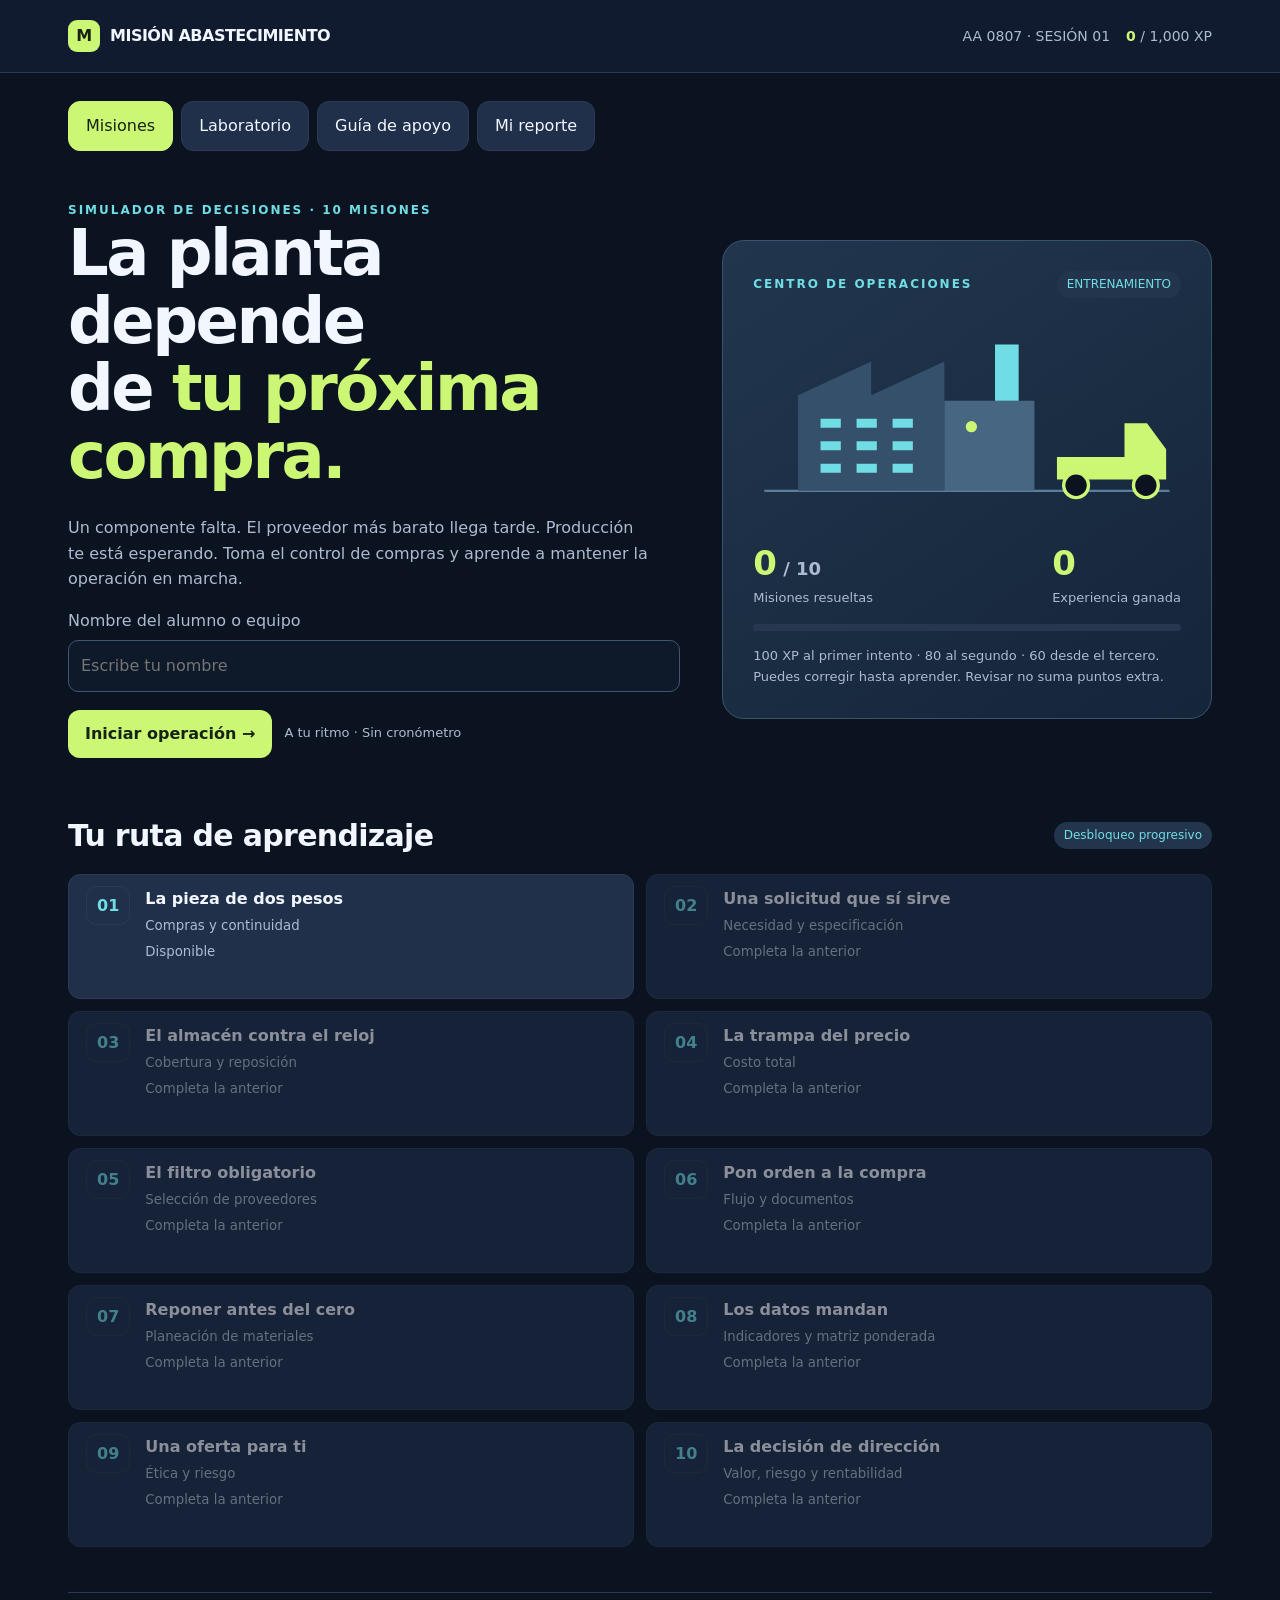
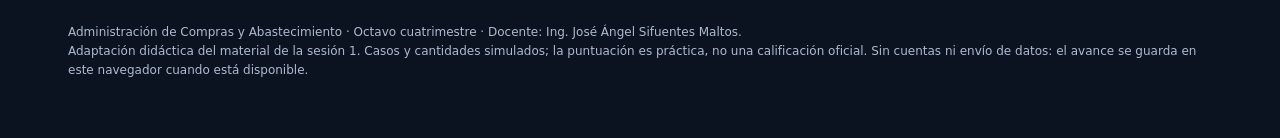
==== index.html @ dd45f0f5 "Add files via upload" ====
<!doctype html>
<html lang="es"><head><meta charset="utf-8"><meta name="viewport" content="width=device-width,initial-scale=1"><meta name="theme-color" content="#101b30"><title>Misión Abastecimiento | Compras y abastecimiento</title>
<style>
:root{--bg:#0b1220;--panel:#131f33;--line:#2b3b54;--muted:#adbbd0;--ink:#f2f6ff;--lime:#ccf775;--cyan:#70dce4;--red:#ffa9a6}*{box-sizing:border-box}body{margin:0;background:var(--bg);color:var(--ink);font:16px/1.6 system-ui,-apple-system,Segoe UI,sans-serif}button,input,textarea,select{font:inherit}button{cursor:pointer}button,a,input,textarea,select{outline-offset:5px}button:focus-visible,a:focus-visible{outline:3px solid var(--cyan)}button{border:1px solid var(--line);border-radius:12px;padding:11px 17px;background:#20304a;color:var(--ink);transition:background .15s,transform .15s}button:hover:not(:disabled){background:#304660;transform:translateY(-1px)}button:disabled{cursor:default;opacity:.55}.primary{background:var(--lime);color:#162214;border:0;font-weight:800}.primary:hover:not(:disabled){background:#e2ffa7}.small{font-size:13px;padding:7px 12px}.ghost{background:transparent}.tag{color:var(--cyan);font-size:12px;text-transform:uppercase;letter-spacing:2px;font-weight:800}header{border-bottom:1px solid var(--line);background:#101b30}header .wrap{display:flex;align-items:center;justify-content:space-between;gap:20px;padding-top:20px;padding-bottom:20px}.brand{font-weight:850;letter-spacing:-.5px}.brand span{display:inline-grid;place-items:center;background:var(--lime);color:#162214;width:32px;height:32px;border-radius:9px;margin-right:10px}.wrap{max-width:1200px;margin:auto;padding:28px}.status{display:flex;gap:16px;font-size:14px;color:var(--muted)}.status b{color:var(--lime)}nav{display:flex;gap:8px;margin-bottom:30px;flex-wrap:wrap}nav button.active{background:var(--lime);color:#172216;border-color:var(--lime)}h1,h2,h3,p{margin-top:0}h1{font-size:clamp(36px,5vw,68px);line-height:1.06;letter-spacing:-2.5px;margin-bottom:24px}h2{font-size:30px;line-height:1.2;letter-spacing:-.7px}h3{font-size:19px;margin-bottom:10px}p{color:var(--muted)}.hero{display:grid;grid-template-columns:1.25fr 1fr;gap:42px;align-items:center;padding:20px 0 40px}.hero em{font-style:normal;color:var(--lime)}.hero p{max-width:580px}.row{display:flex;align-items:center;gap:12px;flex-wrap:wrap}.card{background:var(--panel);border:1px solid var(--line);border-radius:20px;padding:25px}.grid{display:grid;grid-template-columns:repeat(3,1fr);gap:15px}.map{display:grid;grid-template-columns:repeat(2,1fr);gap:12px}.mission{width:100%;text-align:left;min-height:125px;display:flex;gap:15px;align-items:flex-start}.mission strong{display:block;font-size:16px}.mission small{display:block;color:var(--muted);margin-top:4px}.num{border:1px solid var(--line);border-radius:10px;padding:6px 10px;color:var(--cyan);font-weight:800}.mission.done .num{background:var(--lime);color:#18211b}.mission.lock{opacity:.55}.stat{font-size:34px;font-weight:850;color:var(--lime);line-height:1.2}.muted{color:var(--muted)}.section-head{display:flex;justify-content:space-between;align-items:center;gap:16px;margin:20px 0}.section-head h2{margin:0}.progress{height:7px;background:#273750;border-radius:20px;overflow:hidden;margin:15px 0}.progress i{display:block;height:100%;background:var(--lime);transition:width .4s}.two{display:grid;grid-template-columns:1.7fr 1fr;gap:22px}.brief{border-left:3px solid var(--cyan);padding:16px 20px;background:#18283d;border-radius:0 12px 12px 0;margin-bottom:24px}.brief p:last-child{margin:0}.options{display:grid;gap:10px}.option{text-align:left;padding:17px;display:flex;gap:15px;align-items:center}.option .letter{color:var(--cyan);font-weight:800}.feedback{border-radius:12px;padding:20px;margin-top:24px;background:#263021;border:1px solid #789248}.feedback.bad{background:#38282c;border-color:#b77c7c}.feedback h3{color:var(--lime)}.feedback.bad h3{color:var(--red)}.feedback p{color:var(--ink);margin-bottom:12px}label{display:block;margin:12px 0 7px;color:var(--muted)}input,textarea,select{background:#0e192a;border:1px solid #425570;border-radius:10px;color:var(--ink);padding:12px;width:100%}textarea{min-height:110px;resize:vertical}input[type=range]{padding:0;accent-color:var(--lime)}.fields{display:grid;grid-template-columns:1fr 1fr;gap:14px}.table-scroll{overflow:auto}table{border-collapse:collapse;width:100%;font-size:14px;margin:15px 0 20px}td,th{padding:11px 12px;text-align:left;border-bottom:1px solid var(--line)}th{color:var(--cyan)}.order-item{display:flex;gap:8px;align-items:center;margin:8px 0;padding:8px 12px;border:1px solid var(--line);border-radius:10px}.order-item span{flex:1}.formula{font-family:ui-monospace,monospace;color:var(--lime);background:#0c1727;padding:14px;border-radius:10px;margin:12px 0}.bars{display:grid;gap:14px;margin:18px 0}.bar{height:14px;border-radius:8px;background:#2b3b54;overflow:hidden}.bar i{display:block;height:100%;background:var(--cyan);transition:width .25s}.badge{display:inline-block;padding:4px 10px;background:#23354d;border-radius:30px;font-size:12px;color:var(--cyan)}details{background:var(--panel);border:1px solid var(--line);border-radius:12px;padding:17px;margin:12px 0}summary{cursor:pointer;font-weight:700}details p{margin:14px 0 0}a{color:var(--cyan)}footer{color:var(--muted);font-size:12px;padding:30px 0;border-top:1px solid var(--line);margin-top:45px}.factory{background:linear-gradient(145deg,#21364d,#15253a);padding:30px;border-radius:22px;border:1px solid #3a536d}.factory svg{width:100%;height:auto;display:block;margin:24px 0}.pulse{animation:pulse 2s infinite}@keyframes pulse{50%{opacity:.45}}.note{font-size:13px}.hidden{display:none!important}#storageNote{color:var(--red);font-size:13px}#main:focus{outline:0}.result-score{font-size:74px;color:var(--lime);font-weight:850;line-height:1.1}.chips{display:flex;gap:8px;flex-wrap:wrap;margin:16px 0}.report-item{border-bottom:1px solid var(--line);padding:12px 0}.report-item span{float:right;color:var(--lime)}@media(max-width:800px){.hero,.two{grid-template-columns:1fr}.hero{gap:20px}.grid{grid-template-columns:1fr}.wrap{padding:20px}.status{font-size:12px;gap:8px}h1{letter-spacing:-1.5px}.factory{padding:20px}}@media(max-width:480px){.map,.fields{grid-template-columns:1fr}.status .optional{display:none}.card{padding:18px}nav button{flex:1;font-size:13px;padding:10px}.mission{min-height:100px}}@media(prefers-reduced-motion:reduce){*{animation:none!important;transition:none!important}}@media print{body{background:white;color:black}header,nav,footer,button,#storageNote{display:none}.card{background:white;border-color:#aaa}p,.muted,.tag{color:#333}.result-score,.stat,.report-item span{color:black}.two{display:block}}
</style></head><body>
<header><div class="wrap"><div class="brand"><span>M</span>MISIÓN ABASTECIMIENTO</div><div class="status"><span class="optional">AA 0807 · SESIÓN 01</span><span id="hud">0 / 1,000 XP</span></div></div></header>
<div class="wrap"><nav aria-label="Secciones"><button data-nav="home">Misiones</button><button data-nav="lab">Laboratorio</button><button data-nav="guide">Guía de apoyo</button><button data-nav="results">Mi reporte</button></nav><div id="storageNote" role="status"></div><main id="main" tabindex="-1"></main><footer>Administración de Compras y Abastecimiento · Octavo cuatrimestre · Docente: Ing. José Ángel Sifuentes Maltos.<br>Adaptación didáctica del material de la sesión 1. Casos y cantidades simulados; la puntuación es práctica, no una calificación oficial. Sin cuentas ni envío de datos: el avance se guarda en este navegador cuando está disponible.</footer></div>
<script>
'use strict';
const $=s=>document.querySelector(s), KEY='mision-abastecimiento-v1';
const fresh=()=>({name:'',done:{},attempts:{},reflection:'',date:null});let state=fresh(),page='home',current=0,order=[];
try{const v=JSON.parse(localStorage.getItem(KEY));if(v&&typeof v.name==='string'&&v.done&&v.attempts)state={...fresh(),...v}}catch(e){}
const esc=s=>String(s).replace(/[&<>"']/g,c=>({'&':'&amp;','<':'&lt;','>':'&gt;','"':'&quot;',"'":'&#39;'}[c]));
function save(){try{localStorage.setItem(KEY,JSON.stringify(state))}catch(e){$('#storageNote').textContent='Este navegador no permite guardar el avance. Mantén la pestaña abierta y descarga tu reporte al finalizar.'}}
const total=()=>Object.values(state.done).reduce((a,b)=>a+b.score,0),count=()=>Object.keys(state.done).length;
const tbl=(heads,rows)=>'<div class="table-scroll"><table><thead><tr>'+heads.map(x=>'<th scope="col">'+x+'</th>').join('')+'</tr></thead><tbody>'+rows.map(r=>'<tr>'+r.map(c=>'<td>'+c+'</td>').join('')+'</tr>').join('')+'</tbody></table></div>';
const missions=[
{title:'La pieza de dos pesos',topic:'Compras y continuidad',type:'choice',intro:'Una planta tiene máquinas listas, personal y pedidos pendientes. Falta un conector de $2 y no hay sustituto aprobado. El ensamble se detiene.',q:'¿Qué explica mejor la importancia de esa compra?',opts:['Su bajo precio hace que sea una compra poco importante.','Su ausencia afecta la continuidad, aunque cueste poco.','Comprar siempre grandes cantidades elimina cualquier riesgo.'],answer:1,explain:'La importancia depende del impacto de un faltante, no solo del precio. Compras adquiere; abastecimiento coordina disponibilidad, reposición y continuidad.',lesson:'Comprar bien combina calidad, cantidad, costo, tiempo y riesgo. Una orden emitida no asegura que el material esté disponible.'},
{title:'Una solicitud que sí sirve',topic:'Necesidad y especificación',type:'choice',intro:'Producción pide “compra cable”. Debes convertir esa frase en una necesidad verificable antes de cotizar.',q:'¿Cuál es el mejor siguiente paso?',opts:['Pedir el cable más económico disponible.','Comprar el mismo de la última vez sin confirmar el uso.','Validar aplicación, calibre, conductor, aislamiento, longitud, cantidad, fecha y criterio de aceptación.'],answer:2,explain:'La especificación debe permitir cotizar y verificar el mismo alcance. Producción define necesidad y fecha; Ingeniería y Calidad precisan requisitos; Almacén confirma disponibilidad y Finanzas revisa recursos.',lesson:'Los cinco correctos: calidad, cantidad, precio y condiciones, momento y lugar. Pedir la mayor especificación no siempre aporta valor.'},
{title:'El almacén contra el reloj',topic:'Cobertura y reposición',type:'numeric',intro:'Una panadería consume 50 kg de harina por día, tiene 200 kg disponibles y su pedido tarda 5 días. Consumo constante, sin otras entregas.',q:'Calcula antes de decidir.',fields:[['Cobertura disponible (días)',4],['Faltante hasta la entrega (kg)',50]],explain:'Cobertura = 200 ÷ 50 = 4 días. Entrega en 5 días: falta 1 día × 50 kg = 50 kg. Se necesita adelantar una entrega, conseguir una alternativa o ajustar la operación.',lesson:'Comprar es adquirir harina. Abastecer también exige saber cuándo se agotará y cómo cubrir el tiempo de reposición.'},
{title:'La trampa del precio',topic:'Costo total',type:'numeric',intro:'Compara 500 unidades. Todos los conceptos de la tabla están expresados por unidad comprada, sin duplicidades y bajo condiciones comparables.',table:()=>tbl(['Concepto','A','B'],[['Precio','$100','$108'],['Transporte','$10','$4'],['Inspección','$5','$0'],['Defectos esperados','$8','$1'],['Almacenamiento','$4','$2']]),q:'¿Cuánto cuesta realmente cada alternativa?',fields:[['Costo total A por unidad ($)',127],['Costo total B por unidad ($)',115],['Ahorro del lote al elegir B ($)',6000]],explain:'A = 100 + 10 + 5 + 8 + 4 = $127. B = 108 + 4 + 0 + 1 + 2 = $115. Diferencia: $12 × 500 = $6,000. El menor precio no garantiza el menor costo total.',lesson:'Precio: lo que cobra el proveedor. Costo total: recursos consumidos en el alcance analizado. Valor: utilidad de los beneficios frente a costos y riesgos.'},
{title:'El filtro obligatorio',topic:'Selección de proveedores',type:'choice',intro:'Necesitas 500 componentes en un máximo obligatorio de 7 días. Todavía no hay muestras aprobadas ni evidencia técnica suficiente.',table:()=>tbl(['Proveedor','Precio unitario','Entrega','Calidad declarada'],[['A','$120','3 días','Alta'],['B','$100','15 días','Media'],['C','$108','5 días','Alta']]),q:'¿Qué decisión es defendible con estos datos?',opts:['Elegir B: ahorra más dinero.','Elegir A automáticamente porque cuesta más.','Excluir B por plazo; validar técnicamente A y C y después comparar su valor.'],answer:2,explain:'B incumple el plazo obligatorio. A y C lo cumplen, pero “calidad alta” es una etiqueta, no una prueba. Todavía falta verificar requisitos y justificar si las ventajas de A valen $6,000 adicionales.',lesson:'Primero se verifican requisitos obligatorios. Una puntuación alta en precio no compensa incumplir un requisito indispensable.'},
{title:'Pon orden a la compra',topic:'Flujo y documentos',type:'order',intro:'Reconstruye este ciclo simplificado. En este caso no hay anticipos: el pago ocurre después de la recepción y aceptación. Usa las flechas para mover cada tarjeta.',steps:['Definir necesidad y especificaciones','Autorizar la requisición interna','Investigar y solicitar cotizaciones','Evaluar, negociar y seleccionar','Formalizar la orden o contrato','Dar seguimiento, recibir e inspeccionar','Pagar según acuerdo y evaluar desempeño'],q:'Ordena de principio a fin.',explain:'La requisición es interna; la orden comunica al proveedor las condiciones de compra. Cotización es oferta; factura documenta la operación. Recibir no equivale a aceptar técnicamente. En otros contratos puede haber anticipos.',lesson:'El ciclo completo también incluye retroalimentación y desarrollo de proveedores: medir, investigar causas, acordar acciones y verificar mejoras.'},
{title:'Reponer antes del cero',topic:'Planeación de materiales',type:'numeric',intro:'Caso A: consumo de 100 piezas/día, reposición de 4 días e inventario de seguridad de 150 piezas. Caso B independiente: fabricar 2,000 productos, con 3 componentes cada uno; hay 1,000 disponibles y 500 confirmados que llegarán a tiempo.',q:'Calcula el umbral y la compra necesaria.',fields:[['A · Punto de reorden (piezas)',550],['B · Necesidad neta (componentes)',4500]],explain:'A: PR = 100 × 4 + 150 = 550 piezas. B: necesidad bruta = 2,000 × 3 = 6,000; neta = 6,000 − 1,000 − 500 = 4,500. Se supone que no existen reservas, pérdidas ni metas adicionales.',lesson:'El punto de reorden indica cuándo reponer, no cuánto comprar. La posición de inventario considera existencias, pedidos por recibir y compromisos según el sistema.'},
{title:'Los datos mandan',topic:'Indicadores y matriz ponderada',type:'numeric',intro:'De 50 pedidos, 42 llegaron a tiempo Y completos. De 2,000 piezas inspeccionadas, 40 se rechazaron. Para la matriz de A usa las notas didácticas de la tabla; mayor nota siempre significa mejor condición.',table:()=>tbl(['Criterio','Peso','Nota A'],[['Precio','25%','8'],['Calidad','25%','10'],['Entrega','20%','10'],['Capacidad','15%','10'],['Crédito','10%','10'],['Riesgo controlado','5%','9']]),q:'Evalúa el desempeño.',fields:[['OTIF (%)',84],['Tasa de rechazo (%)',2],['Puntuación ponderada A (0 a 10)',9.45]],explain:'OTIF = 42 ÷ 50 × 100 = 84%. Rechazo = 40 ÷ 2,000 × 100 = 2%. A = .25×8 + .25×10 + .20×10 + .15×10 + .10×10 + .05×9 = 9.45. Los pesos suman 100%.',lesson:'Las notas de la matriz son ilustrativas: en la práctica requieren reglas y evidencia. Un pedido puntual pero incompleto no cumple OTIF.'},
{title:'Una oferta para ti',topic:'Ética y riesgo',type:'choice',intro:'Un proveedor te ofrece un teléfono personal a cambio de adjudicarle una orden. Su oferta comercial parece competitiva.',q:'¿Cómo actúas?',opts:['Rechazo el beneficio, documento y comunico la situación por el canal correspondiente; la oferta se evalúa con criterios independientes.','Acepto el teléfono si la empresa obtiene buen precio.','Acepto, pero pido que el regalo no aparezca en la cotización.'],answer:0,explain:'El beneficio condicionado a una adjudicación compromete la decisión. Debe rechazarse y gestionarse conforme a políticas. La conveniencia de la compra se demuestra con evidencia, no con un beneficio personal.',lesson:'No se deben alterar cotizaciones, compartir información confidencial ni dividir pedidos para evadir autorizaciones. Los conflictos de interés se declaran y gestionan.'},
{title:'La decisión de dirección',topic:'Valor, riesgo y rentabilidad',type:'numeric',intro:'Una compra de $50,000 puede hacerse 10% más cara para mejorar confiabilidad. Impacto por interrupción: $80,000. Probabilidad estimada: baja de 15% a 2%. Todos son supuestos didácticos para el mismo periodo.',q:'¿El beneficio esperado justifica el sobreprecio?',fields:[['Sobreprecio ($)',5000],['Reducción de pérdida esperada ($)',10400],['Beneficio esperado neto ($)',5400]],explain:'Sobreprecio = 50,000 × .10 = $5,000. Pérdidas esperadas: .15 × 80,000 = $12,000 y .02 × 80,000 = $1,600. Reducción = $10,400; beneficio esperado neto = 10,400 − 5,000 = $5,400. Bajo estos supuestos se justifica; no garantiza un ahorro efectivo.',lesson:'Las probabilidades deben tener sustento. El valor esperado no es una pérdida segura y no describe por sí solo todos los riesgos.'}
];
function hud(){ $('#hud').innerHTML='<b>'+total().toLocaleString('es-MX')+'</b> / 1,000 XP';document.querySelectorAll('[data-nav]').forEach(b=>b.classList.toggle('active',b.dataset.nav===(page==='mission'?'home':page)))}
function show(p,focus=true){page=p;hud();({home:home,mission:renderMission,lab:lab,guide:guide,results:results})[p]();if(focus){$('#main').focus();window.scrollTo({top:0,behavior:'instant'})}}
function home(){const next=missions.findIndex((m,i)=>!state.done[i]);$('#main').innerHTML=`<section class="hero"><div><div class="tag">Simulador de decisiones · 10 misiones</div><h1>La planta depende<br>de <em>tu próxima compra.</em></h1><p>Un componente falta. El proveedor más barato llega tarde. Producción te está esperando. Toma el control de compras y aprende a mantener la operación en marcha.</p><label for="name">Nombre del alumno o equipo</label><input id="name" maxlength="80" placeholder="Escribe tu nombre" value="${esc(state.name)}"><div class="row" style="margin-top:18px"><button class="primary" id="start">${next<0?'Ver mi resultado':count()?'Continuar misión '+(next+1):'Iniciar operación →'}</button><span class="muted note">A tu ritmo · Sin cronómetro</span></div></div><div class="factory"><div class="row" style="justify-content:space-between"><span class="tag">Centro de operaciones</span><span class="badge">${count()===10?'OPERACIÓN COMPLETA':'ENTRENAMIENTO'}</span></div><svg viewBox="0 0 380 175" role="img" aria-label="Ilustración de una planta y su flujo de suministro"><path d="M10 150H370" stroke="#5b7e9c" stroke-width="2"/><path d="M40 150V65L105 35V65L170 35V150Z" fill="#34506a"/><path d="M170 150V70H250V150" fill="#476681"/><path d="M215 70V20H236V70" fill="#70dce4"/><path d="M60 90H150M60 110H150M60 130H150" stroke="#70dce4" stroke-width="8" stroke-dasharray="18 14"/><path d="M270 120H330V90H350L367 113V140H270Z" fill="#ccf775"/><circle cx="287" cy="145" r="11" fill="#0b1220" stroke="#ccf775" stroke-width="3"/><circle cx="349" cy="145" r="11" fill="#0b1220" stroke="#ccf775" stroke-width="3"/><circle class="pulse" cx="194" cy="93" r="5" fill="#ccf775"/></svg><div class="row" style="justify-content:space-between"><div><div class="stat">${count()}<span class="muted" style="font-size:18px"> / 10</span></div><span class="muted note">Misiones resueltas</span></div><div><div class="stat">${total()}</div><span class="muted note">Experiencia ganada</span></div></div><div class="progress"><i style="width:${count()*10}%"></i></div><p class="note" style="margin:0">100 XP al primer intento · 80 al segundo · 60 desde el tercero. Puedes corregir hasta aprender. Revisar no suma puntos extra.</p></div></section><div class="section-head"><h2>Tu ruta de aprendizaje</h2><span class="badge">Desbloqueo progresivo</span></div><div class="map">${missions.map((m,i)=>`<button class="mission ${state.done[i]?'done':''} ${i>0&&!state.done[i-1]?'lock':''}" data-mission="${i}" ${i>0&&!state.done[i-1]?'disabled':''}><span class="num">${state.done[i]?'✓':String(i+1).padStart(2,'0')}</span><span><strong>${m.title}</strong><small>${m.topic}</small><small>${state.done[i]?state.done[i].score+' XP · Revisar':i===0||state.done[i-1]?'Disponible':'Completa la anterior'}</small></span></button>`).join('')}</div>`;$('#name').oninput=e=>{state.name=e.target.value;save()};$('#start').onclick=()=>next<0?show('results'):openMission(next);document.querySelectorAll('[data-mission]').forEach(b=>b.onclick=()=>openMission(+b.dataset.mission))}
function openMission(i){current=i;order=[3,0,5,2,6,1,4];show('mission')}
function renderMission(){const m=missions[current],done=state.done[current];$('#main').innerHTML=`<div class="section-head"><button class="ghost small" id="back">← Misiones</button><span class="tag">Misión ${current+1} / 10</span></div><div class="progress"><i style="width:${(current+1)*10}%"></i></div><div class="two"><section class="card"><div class="tag">${m.topic}</div><h2 style="margin-top:12px">${m.title}</h2><div class="brief"><p>${m.intro}</p></div>${m.table?m.table():''}<h3>${m.q||''}</h3><div id="task"></div><div id="feedback" aria-live="polite"></div></section><aside><div class="card"><span class="tag">Tu objetivo</span><h3 style="margin-top:12px">Decidir con evidencia</h3><p>No necesitas acertar por adivinanza. Lee el caso, usa los datos y explica por qué tu decisión funciona.</p><div class="stat">${done?done.score:Math.max(60,100-20*(state.attempts[current]||0))} XP</div><p class="note">${done?'Puntuación obtenida':'Disponibles al resolver este reto'}</p><details><summary>Consultar concepto</summary><p>${m.lesson}</p></details><p class="note">Puedes abrir la Guía de apoyo o el Laboratorio en cualquier momento y regresar desde Misiones.</p></div></aside></div>`;$('#back').onclick=()=>show('home');const t=$('#task');if(done){t.innerHTML='<p class="badge">Misión completada</p>';feedback(true,true);return}if(m.type==='choice'){t.innerHTML='<div class="options">'+m.opts.map((o,i)=>`<button class="option" data-answer="${i}"><span class="letter">${'ABC'[i]}</span><span>${o}</span></button>`).join('')+'</div>';document.querySelectorAll('[data-answer]').forEach(b=>b.onclick=()=>grade(+b.dataset.answer===m.answer))}else if(m.type==='numeric'){t.innerHTML='<form id="numform"><div class="fields">'+m.fields.map((f,i)=>`<div><label for="n${i}">${f[0]}</label><input id="n${i}" inputmode="decimal" placeholder="Ej. 9.45" required autocomplete="off"></div>`).join('')+'</div><p class="note muted">Sin separadores de miles. Para decimales puedes usar punto o coma.</p><button class="primary" type="submit">Comprobar cálculos</button></form>';$('#numform').onsubmit=e=>{e.preventDefault();let vals=m.fields.map((f,i)=>$('#n'+i).value.trim().replace(',','.'));if(vals.some(x=>!/^\d+(\.\d+)?$/.test(x))){$('#feedback').innerHTML='<p role="alert">Ingresa solo números positivos o cero, sin símbolos ni separadores de miles.</p>';return}const wrong=m.fields.map((f,i)=>Math.abs(Number(vals[i])-f[1])>.011?f[0]:null).filter(Boolean);grade(!wrong.length,wrong)}}else renderOrder()}
function renderOrder(){const m=missions[current];$('#task').innerHTML='<div id="orderlist">'+order.map((s,i)=>`<div class="order-item"><b class="muted">${i+1}</b><span>${m.steps[s]}</span><button class="small" data-move="${i},-1" aria-label="Subir: ${m.steps[s]}" ${i===0?'disabled':''}>↑</button><button class="small" data-move="${i},1" aria-label="Bajar: ${m.steps[s]}" ${i===order.length-1?'disabled':''}>↓</button></div>`).join('')+'</div><button id="checkorder" class="primary" style="margin-top:15px">Validar secuencia</button>';document.querySelectorAll('[data-move]').forEach(b=>b.onclick=()=>{const [i,d]=b.dataset.move.split(',').map(Number);[order[i],order[i+d]]=[order[i+d],order[i]];renderOrder();const target=document.querySelector(`[data-move="${i+d},${d}"]`);if(target&&!target.disabled)target.focus()});$('#checkorder').onclick=()=>grade(order.every((x,i)=>x===i))}
function grade(ok,wrong=[]){if(state.done[current])return;state.attempts[current]=(state.attempts[current]||0)+1;if(ok){state.done[current]={score:Math.max(60,120-20*state.attempts[current]),attempts:state.attempts[current]};state.date=new Date().toISOString();save();hud();renderMission()}else{save();feedback(false,false,wrong)}}
function feedback(ok,review=false,wrong=[]){const m=missions[current];$('#feedback').innerHTML=`<div class="feedback ${ok?'':'bad'}"><h3>${ok?'Decisión fundamentada. Misión resuelta.':'Todavía no. Revisa y vuelve a intentarlo.'}</h3><p>${ok?m.explain:wrong.length?'Revisa: '+wrong.join(' · ')+'. Consulta la guía o el laboratorio para repasar las fórmulas.':m.type==='order'?'La necesidad y la autorización van antes de cotizar. Formaliza después de evaluar y seleccionar. Revisa la guía del ciclo.':m.lesson}</p>${ok?`<button id="next" class="primary">${current===9?'Ver mi reporte →':'Siguiente misión →'}</button>`:`<span class="note">Intento ${state.attempts[current]}. Puedes corregir; la misión permanece abierta.</span>`}</div>`;if(ok)$('#next').onclick=()=>current===9?show('results'):openMission(current+1)}
function lab(){$('#main').innerHTML=`<div class="tag">Zona de práctica · Sin puntuación</div><h2 style="margin-top:10px">Mueve los datos. Observa la decisión.</h2><p>Explora los supuestos antes de resolver las misiones. Estos simuladores no modifican tus puntos.</p><div class="two"><section class="card"><h3>¿Alcanza el inventario?</h3><p>Consumo constante; una sola reposición al final del plazo. No hay otras entradas.</p><label for="stock">Existencias: <b id="stockv"></b> piezas</label><input id="stock" type="range" min="0" max="1000" step="10" value="200"><label for="demand">Consumo diario: <b id="demandv"></b> piezas</label><input id="demand" type="range" min="10" max="200" step="10" value="50"><label for="lead">Reposición: <b id="leadv"></b> días</label><input id="lead" type="range" min="1" max="10" value="5"><div id="inventory" aria-live="polite"></div><label for="safety">Inventario de seguridad: <b id="safetyv"></b> piezas</label><input id="safety" type="range" min="0" max="300" step="10" value="150"><div id="reorder" class="formula"></div><p class="note">La cobertura usa existencias disponibles. El punto de reorden se aplica a la posición de inventario; no es el tamaño del pedido.</p></section><section class="card"><h3>El costo oculto de los defectos</h3><p>Proveedor A: precio $100, transporte $10, inspección $5, almacén $4. Costo adicional por pieza defectuosa: $200.</p><label for="defect">Probabilidad de defecto: <b id="defectv"></b>%</label><input id="defect" type="range" min="0" max="10" step="0.5" value="4"><div id="cost" aria-live="polite"></div><p class="note">Proveedor B: $115 de costo total por unidad. Se asumen las mismas condiciones y que el costo por defecto no está contado en otros rubros.</p></section></div><section class="card" style="margin-top:22px"><h3>Matriz de proveedores: ¿qué cambia si cambias las prioridades?</h3><p>Notas del material: A [8,10,10,10,10,9], B [10,7,5,7,5,6], C [9,9,9,9,8,8]. Mayor nota = mejor condición, incluido menor riesgo. Ajusta los pesos; deben sumar exactamente 100%.</p><div class="grid">${['Precio','Calidad','Entrega','Capacidad','Crédito','Riesgo controlado'].map((x,i)=>`<div><label for="w${i}">${x} (%)</label><input id="w${i}" type="number" min="0" max="100" step="1" value="${[25,25,20,15,10,5][i]}"></div>`).join('')}</div><div id="matrix" aria-live="polite"></div><p class="note">B sigue excluido por tardar 15 días frente al máximo de 7, sin importar su puntuación. Las notas son didácticas; un resultado real requiere evidencia.</p></section>`;['stock','demand','lead','safety','defect'].forEach(id=>$('#'+id).oninput=updateLab);for(let i=0;i<6;i++)$('#w'+i).oninput=updateMatrix;updateLab();updateMatrix()}
function updateLab(){const n=id=>Number($('#'+id).value);['stock','demand','lead','safety','defect'].forEach(id=>$('#'+id+'v').textContent=n(id));const s=n('stock'),d=n('demand'),l=n('lead'),gap=Math.max(0,d*l-s),coverage=s/d;$('#inventory').innerHTML=`<div class="bars"><div>Cobertura: <b>${coverage.toLocaleString('es-MX',{maximumFractionDigits:2})} días</b><div class="bar"><i style="width:${Math.min(100,coverage/10*100)}%"></i></div></div><div>Plazo: <b>${l} días</b><div class="bar"><i style="width:${l*10}%;background:var(--lime)"></i></div></div></div><div class="brief"><b>${gap?'Faltan '+gap+' piezas para cubrir el plazo.':'El inventario cubre el plazo de entrega.'}</b></div>`;$('#reorder').textContent=`PR = ${d} × ${l} + ${n('safety')} = ${d*l+n('safety')} piezas`;let defect=n('defect')/100*200,cost=119+defect;$('#cost').innerHTML=`<div class="formula">Defectos esperados = ${n('defect')}% × $200 = $${defect.toFixed(2)} / unidad</div><div class="stat">$${cost.toFixed(2)}</div><p>Costo total A por unidad</p><p>En 500 piezas, B cuesta $${((cost-115)*500).toLocaleString('es-MX')} menos que A con estos supuestos.</p>`}
function updateMatrix(){const raw=Array.from({length:6},(_,i)=>$('#w'+i).value),w=raw.map(Number),sum=w.reduce((a,b)=>a+b,0);if(raw.some(x=>!x.trim())||w.some(x=>!Number.isFinite(x)||x<0||x>100)||Math.abs(sum-100)>.00001){$('#matrix').innerHTML='<p style="color:var(--red)">Suma actual: '+esc(sum)+'%. Completa todos los pesos entre 0 y 100 y ajusta la suma a 100% para comparar.</p>';return}const scores=[[8,10,10,10,10,9],[10,7,5,7,5,6],[9,9,9,9,8,8]].map(a=>a.reduce((s,x,i)=>s+x*w[i]/100,0));$('#matrix').innerHTML='<div class="bars">'+scores.map((x,i)=>`<div><b>${'ABC'[i]} · ${x.toFixed(2)} / 10</b> ${i===1?'· No elegible por plazo':''}<div class="bar"><i style="width:${x*10}%;background:${i===1?'#a98181':'var(--cyan)'}"></i></div></div>`).join('')+'</div><p>Entre A y C, '+(Math.abs(scores[0]-scores[2])<.00001?'hay empate.':scores[0]>scores[2]?'A obtiene la mayor puntuación.':'C obtiene la mayor puntuación.')+' La elegibilidad técnica todavía debe validarse.</p>'}
const notes=[
['01 · Qué significa comprar bien','Compras adquiere bienes y servicios para satisfacer necesidades con condiciones definidas. Abastecimiento coordina disponibilidad y continuidad sin faltantes ni exceso injustificado. La importancia de un recurso depende también del impacto de su ausencia.'],
['02 · Purchasing, sourcing y procurement','Purchasing suele centrarse en ejecutar la transacción; sourcing busca y selecciona fuentes; procurement gestiona de forma más amplia necesidades, mercado, negociación, contratos y relaciones. El alcance de estos nombres varía entre empresas; no exige cuatro departamentos distintos.'],
['03 · Qué se compra y quién participa','Material directo: cable que forma parte del arnés. Indirecto: artículos de limpieza. Bien de capital: máquina de corte. Servicio: mantenimiento externo. Producción define cantidades y fechas; Ingeniería y Calidad, requisitos; Almacén, existencias y estado; Finanzas, presupuesto y liquidez. Recursos Humanos obtiene personal: Compras no consigue por sí sola todos los recursos.'],
['04 · Los cinco correctos','Calidad que cumple el uso, cantidad justificada, precio y condiciones convenientes, momento adecuado y lugar requerido. Una solicitud debe identificar la aplicación, características, cantidad, fecha, destino y forma de verificar cumplimiento.'],
['05 · Precio, costo y valor','Precio es lo cobrado; costo total agrega gastos relevantes de adquisición, recepción, uso o mantenimiento dentro de un alcance común. Valor relaciona beneficios con costos y riesgos. Una herramienta de $500 que dura 1 mes cuesta $500/mes; una de $900 que dura 6 meses cuesta $150/mes. La segunda duración solo aporta valor si se necesita.'],
['06 · Costo total y defectos esperados','Costo A = 100 + 10 + 5 + 8 + 4 = $127 por unidad. Costo B = 108 + 4 + 0 + 1 + 2 = $115. Ahorro en 500 = (127 − 115) × 500 = $6,000. Costo esperado por defectos = probabilidad × costo adicional: 4% × $200 = $8 por unidad comprada. No mezcles costos de lote con unitarios ni dupliques gastos.'],
['07 · Rentabilidad y ahorro real','Utilidad = ventas − costos y gastos. Ventas de $10,000,000 y costos de $9,000,000 dejan $1,000,000. Un ahorro real de $100,000 reconocido en el periodo, sin otras consecuencias, aumenta la utilidad a $1,100,000: 10% más. Si causa $140,000 de retrabajo, el resultado neto empeora $40,000. Comprar inventario más barato no siempre afecta de inmediato la utilidad.'],
['08 · Presupuesto, liquidez y crédito','Presupuesto es el plan autorizado; liquidez es dinero disponible para pagar. Pagar $105,000 a 90 días en vez de $100,000 hoy implica 5% adicional por 90 días, no por año. Si financiar la compra de contado cuesta $3,000, su costo sería $103,000; si cuesta $7,000, sería $107,000. Define también desde qué evento corre el plazo del crédito.'],
['09 · Cobertura y necesidades netas','Cobertura = inventario disponible ÷ consumo diario. 200 kg ÷ 50 kg/día = 4 días. Necesidad bruta = unidades a fabricar × componentes por unidad. Necesidad neta = bruta − existencias utilizables − entregas confirmadas a tiempo, ajustando reservas, pérdidas y metas si existen. Ejemplo: 2,000 × 3 − 1,000 − 500 = 4,500.'],
['10 · Calidad y tolerancia','20.00 ± 0.10 mm permite de 19.90 a 20.10 mm para ese requisito. Una especificación equivocada es un problema interno; entregar algo distinto de lo acordado es incumplimiento del proveedor. Una certificación de sistema de gestión no sustituye comprobar los requisitos del producto.'],
['11 · Punto de reorden','PR = consumo diario × tiempo de reposición + inventario de seguridad. PR = 100 × 4 + 150 = 550 piezas. Señala cuándo reponer según la posición de inventario (existencias, órdenes por recibir y compromisos), no cuánto comprar. La reserva debe justificarse por variaciones y riesgo.'],
['12 · Criticidad y lead time','Un repuesto de $8,000 puede evitar un paro cuyo impacto incremental sea 8 horas × $12,000/h = $96,000. Urgencia de $3,000 podría justificarse si realmente reduce ese impacto. Lead time es el tiempo entre eventos definidos: preparación 2 días + transporte 3 + recepción 1 + liberación 1 = 7, si las etapas son consecutivas. No confundas embarque, llegada y disponibilidad.'],
['13 · Riesgo y fuentes de suministro','Riesgos: capacidad insuficiente, calidad inestable, dependencia, interrupción logística y fragilidad financiera. Pérdida esperada = probabilidad × impacto; 10% × $200,000 = $20,000. No es una pérdida segura. Fuente exclusiva: solo hay una opción viable; fuente única elegida: existen otras, pero se decide concentrar. Dos proveedores pueden compartir el mismo riesgo de origen.'],
['14 · Desarrollo de proveedores','Medir desempeño, priorizar un problema, investigar causa, acordar acciones con responsables y fechas, verificar resultados. Pasar de 70% a 95% de puntualidad es mejorar 25 puntos porcentuales. Un proveedor estratégico puede ser pequeño y aun así resultar esencial para la continuidad.'],
['15 · Ética y trazabilidad','Decidir en beneficio de la organización y con evidencia. Declarar y gestionar conflictos de interés mediante evaluación independiente. No aceptar beneficios a cambio de órdenes, alterar ofertas, compartir datos confidenciales, comprar sin necesidad ni dividir pedidos para evitar autorizaciones. Registrar qué se necesitaba, opciones, justificación y autorización.'],
['16 · El ciclo completo','Identificar necesidad → especificar → requisición → investigar mercado → solicitar cotizaciones → evaluar → negociar → seleccionar → formalizar → dar seguimiento → recibir → inspeccionar/aceptar → pagar → evaluar desempeño → retroalimentar. Modelo didáctico adaptable a políticas y contratos; puede haber anticipos.'],
['17 · Documentos que no debes confundir','Requisición: solicitud interna. Cotización: oferta del proveedor. Orden de compra o contrato: formaliza alcance y condiciones. Recepción: registro de lo recibido. Aceptación técnica: verificación de requisitos. Factura: documento de la operación para cobro y registro.'],
['18 · Indicadores de desempeño','Reducción de precio = (anterior − nuevo) ÷ anterior × 100: de $120 a $108 = 10%, con condiciones equivalentes. OTIF = pedidos a tiempo Y completos ÷ total × 100: 42/50 = 84%. Rechazo = piezas rechazadas ÷ inspeccionadas × 100: 40/2,000 = 2%. Lead time promedio de 4, 5 y 6 días = 5 días. Surtimiento inmediato = unidades surtidas inmediatamente ÷ solicitadas × 100: 950/1,000 = 95%. Define periodo, alcance y variación; una muestra no equivale a medir todo el lote.'],
['19 · Matriz ponderada y filtros','Puntuación = suma de (peso decimal × nota). Pesos: 25% precio, 25% calidad, 20% entrega, 15% capacidad, 10% crédito y 5% riesgo. Resultados ilustrativos A = 9.45, B = 7.10, C = 8.85. B sigue excluido por tardar 15 días con máximo de 7. Las notas deben basarse en reglas previas y evidencia. No hay un ganador real solo porque una tabla diga “calidad alta”.'],
['20 · Aplicación en equipo','Elijan una empresa real y cinco bienes o servicios. Para cada uno: necesidad, especificación, cantidad y frecuencia, proveedor potencial, plazo y lugar de entrega, verificación, riesgo y respuesta. Comparen tres proveedores para una compra con cinco criterios. Distingan datos reales de supuestos y expliquen qué evidencia pedirían antes de comprometer el dinero.']
];
function guide(){$('#main').innerHTML='<div class="tag">Manual de operaciones</div><h2 style="margin-top:10px">Entender antes de decidir.</h2><p>Apoyo de la sesión 1: conceptos, fórmulas recuperadas de los ejemplos y actividad de aplicación.</p><label for="search">Buscar concepto</label><input id="search" type="search" placeholder="Ej. OTIF, liquidez, costo, ética…"><div id="notes"></div><div class="card" style="margin-top:25px"><h3>Material de referencia</h3><p>Adaptación de la guía de estudio de la sesión 1 proporcionada por el docente. Estos enlaces de consulta proceden del material original:</p><ul><li><a href="https://www.cips.org/intelligence-hub/procurement/what-is-procurement" target="_blank" rel="noopener noreferrer">CIPS · Procurement</a></li><li><a href="https://www.ascm.org/topics/supply-chain-procurement/" target="_blank" rel="noopener noreferrer">ASCM · Procurement</a></li><li><a href="https://www.cips.org/intelligence-hub/procurement/procurement-supply-cycle" target="_blank" rel="noopener noreferrer">CIPS · Ciclo de procurement</a></li><li><a href="https://www.iso.org/iso/pub100304.pdf" target="_blank" rel="noopener noreferrer">ISO · Guía para compradores</a></li></ul></div>';const norm=s=>s.normalize('NFD').replace(/[\u0300-\u036f]/g,'').toLowerCase();function filter(){let q=norm($('#search').value);const found=notes.filter(x=>norm(x.join(' ')).includes(q));$('#notes').innerHTML=found.length?found.map(x=>'<details '+(q?'open':'')+'><summary>'+x[0]+'</summary><p>'+x[1]+'</p></details>').join(''):'<p style="margin-top:20px">No se encontraron conceptos con esa búsqueda.</p>'}$('#search').oninput=filter;filter()}
function rank(){return count()<10?'En formación':total()>=900?'Estratega de abastecimiento':total()>=750?'Analista de suministro':'Operación completada'}
function results(){$('#main').innerHTML=`<div class="tag">Bitácora del alumno</div><h2 style="margin-top:10px">${count()===10?'Misión cumplida. Ahora, justifica.':'Tu avance, decisión por decisión.'}</h2><div class="two"><section class="card"><span class="badge">${rank()}</span><h3 style="margin-top:18px">${esc(state.name||'Alumno / equipo sin nombre')}</h3><div class="result-score">${total()} <span style="font-size:22px">XP</span></div><p>${count()} de 10 misiones · Máximo 1,000 XP</p><div class="progress"><i style="width:${count()*10}%"></i></div>${missions.map((m,i)=>`<div class="report-item"><span>${state.done[i]?state.done[i].score+' XP':'Pendiente'}</span>${i+1}. ${m.title}<div class="muted note">${state.done[i]?state.done[i].attempts+' intento(s)':'Sin resolver'}</div></div>`).join('')}</section><aside class="card"><h3>Tu decisión final</h3><p>¿Conviene pagar 10% más por un suministro confiable? Justifica con números, menciona tus supuestos y explica qué evidencia pedirías.</p><label for="reflection">Respuesta del alumno o equipo</label><textarea id="reflection" maxlength="5000" placeholder="Mi decisión es… porque… Antes de comprar verificaría…">${esc(state.reflection)}</textarea><p class="note">Reflexión para revisión del docente; no se califica automáticamente. El reporte es una bitácora local, sin validación de identidad ni envío automático.</p><div class="row"><button class="primary" id="download">Descargar reporte</button><button id="print">Imprimir / PDF</button></div><details style="margin-top:25px"><summary>Comenzar de nuevo</summary><p>Se borrarán nombre, puntos, intentos y reflexión de este navegador. Descarga tu reporte si deseas conservarlo.</p><button id="reset" style="margin-top:12px">Borrar avance y reiniciar</button></details></aside></div>`;$('#reflection').oninput=e=>{state.reflection=e.target.value;save()};$('#download').onclick=download;$('#print').onclick=()=>window.print();$('#reset').onclick=()=>{if(confirm('¿Borrar todo el avance guardado e iniciar un nuevo juego?')){state=fresh();save();show('home')}}}
function download(){let text='MISIÓN ABASTECIMIENTO — REPORTE DE PRÁCTICA\nAdministración de Compras y Abastecimiento · Sesión 1\nAlumno/equipo: '+(state.name||'Sin nombre')+'\nGenerado: '+new Date().toLocaleString('es-MX')+'\nEstado: '+rank()+'\nMisiones: '+count()+'/10\nPuntuación: '+total()+'/1,000 XP\n\n'+missions.map((m,i)=>(i+1)+'. '+m.title+': '+(state.done[i]?state.done[i].score+' XP / '+state.done[i].attempts+' intento(s)':'Pendiente')).join('\n')+'\n\nREFLEXIÓN DEL ALUMNO\n'+(state.reflection||'Pendiente')+'\n\nPuntuación de práctica; no es calificación oficial. Reporte local sin validación de identidad.\n';const url=URL.createObjectURL(new Blob(['\ufeff'+text],{type:'text/plain;charset=utf-8'}));const a=document.createElement('a');a.href=url;a.download='Reporte_Mision_Abastecimiento.txt';document.body.append(a);a.click();a.remove();setTimeout(()=>URL.revokeObjectURL(url),2000)}
document.querySelectorAll('[data-nav]').forEach(b=>b.onclick=()=>show(b.dataset.nav));show('home',false);
</script></body></html>
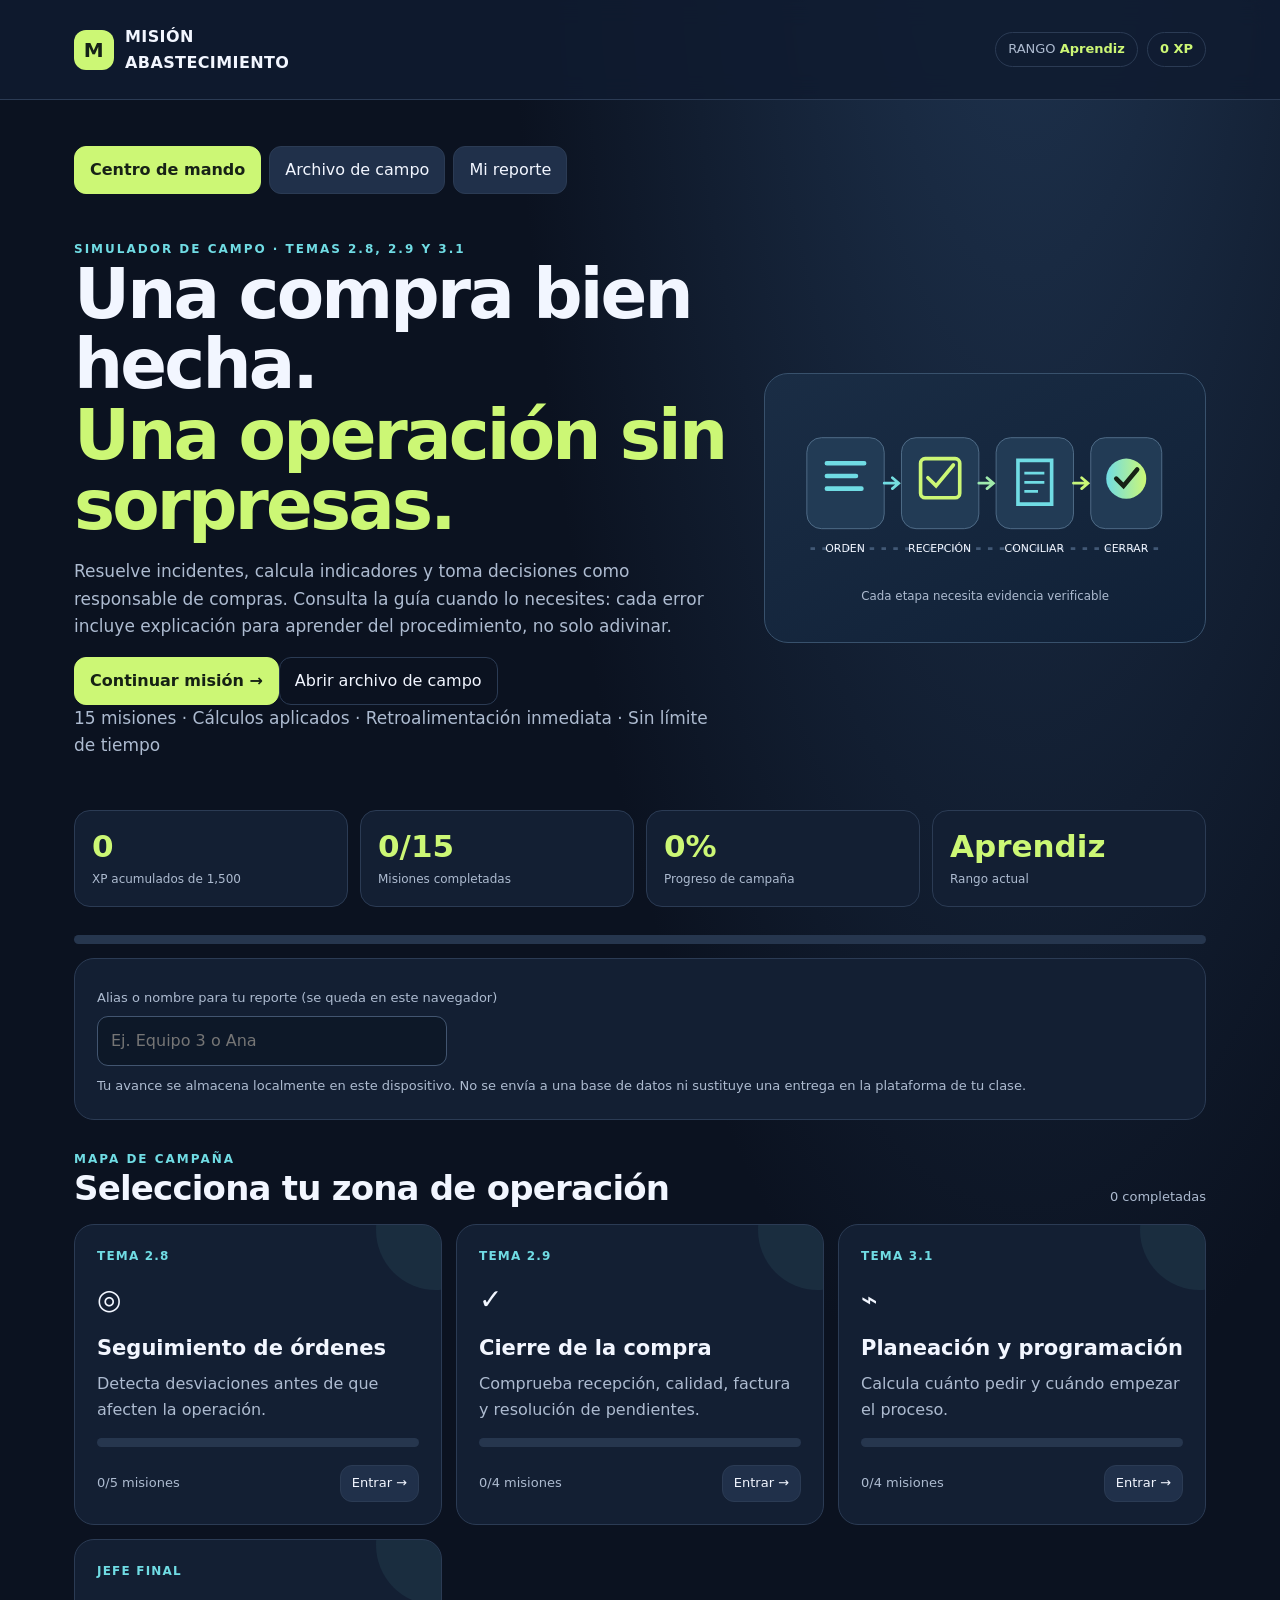
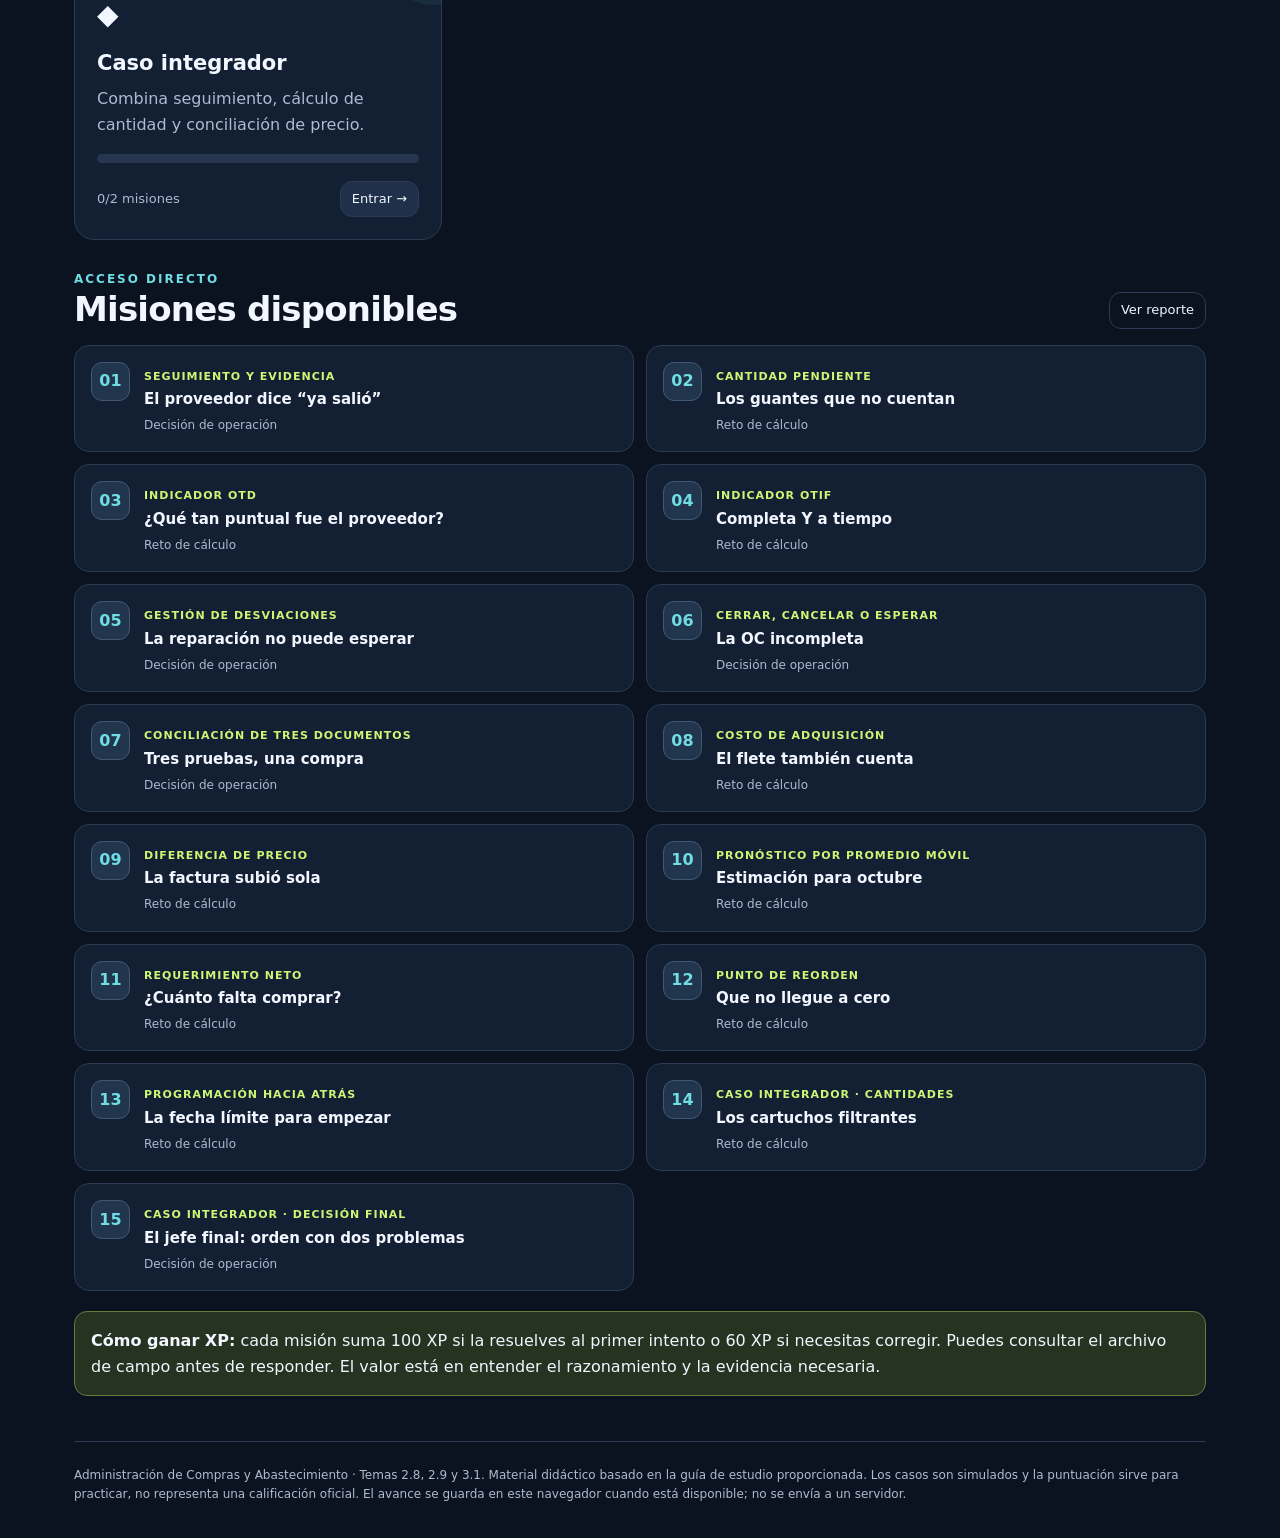
==== commit 7970ca84: "Build interactive learning game for units 2.8, 2.9 and 3.1" ====
--- a/index.html
+++ b/index.html
@@ -1,67 +1,207 @@
 <!doctype html>
-<html lang="es"><head><meta charset="utf-8"><meta name="viewport" content="width=device-width,initial-scale=1"><meta name="theme-color" content="#101b30"><title>Misión Abastecimiento | Compras y abastecimiento</title>
+<html lang="es">
+<head>
+<meta charset="utf-8">
+<meta name="viewport" content="width=device-width, initial-scale=1">
+<meta name="theme-color" content="#0b1220">
+<meta name="description" content="Juego educativo de Administración de Compras y Abastecimiento. Practica seguimiento, cierre y planeación de compras con retroalimentación inmediata.">
+<title>Misión Abastecimiento | Simulador de compras</title>
 <style>
-:root{--bg:#0b1220;--panel:#131f33;--line:#2b3b54;--muted:#adbbd0;--ink:#f2f6ff;--lime:#ccf775;--cyan:#70dce4;--red:#ffa9a6}*{box-sizing:border-box}body{margin:0;background:var(--bg);color:var(--ink);font:16px/1.6 system-ui,-apple-system,Segoe UI,sans-serif}button,input,textarea,select{font:inherit}button{cursor:pointer}button,a,input,textarea,select{outline-offset:5px}button:focus-visible,a:focus-visible{outline:3px solid var(--cyan)}button{border:1px solid var(--line);border-radius:12px;padding:11px 17px;background:#20304a;color:var(--ink);transition:background .15s,transform .15s}button:hover:not(:disabled){background:#304660;transform:translateY(-1px)}button:disabled{cursor:default;opacity:.55}.primary{background:var(--lime);color:#162214;border:0;font-weight:800}.primary:hover:not(:disabled){background:#e2ffa7}.small{font-size:13px;padding:7px 12px}.ghost{background:transparent}.tag{color:var(--cyan);font-size:12px;text-transform:uppercase;letter-spacing:2px;font-weight:800}header{border-bottom:1px solid var(--line);background:#101b30}header .wrap{display:flex;align-items:center;justify-content:space-between;gap:20px;padding-top:20px;padding-bottom:20px}.brand{font-weight:850;letter-spacing:-.5px}.brand span{display:inline-grid;place-items:center;background:var(--lime);color:#162214;width:32px;height:32px;border-radius:9px;margin-right:10px}.wrap{max-width:1200px;margin:auto;padding:28px}.status{display:flex;gap:16px;font-size:14px;color:var(--muted)}.status b{color:var(--lime)}nav{display:flex;gap:8px;margin-bottom:30px;flex-wrap:wrap}nav button.active{background:var(--lime);color:#172216;border-color:var(--lime)}h1,h2,h3,p{margin-top:0}h1{font-size:clamp(36px,5vw,68px);line-height:1.06;letter-spacing:-2.5px;margin-bottom:24px}h2{font-size:30px;line-height:1.2;letter-spacing:-.7px}h3{font-size:19px;margin-bottom:10px}p{color:var(--muted)}.hero{display:grid;grid-template-columns:1.25fr 1fr;gap:42px;align-items:center;padding:20px 0 40px}.hero em{font-style:normal;color:var(--lime)}.hero p{max-width:580px}.row{display:flex;align-items:center;gap:12px;flex-wrap:wrap}.card{background:var(--panel);border:1px solid var(--line);border-radius:20px;padding:25px}.grid{display:grid;grid-template-columns:repeat(3,1fr);gap:15px}.map{display:grid;grid-template-columns:repeat(2,1fr);gap:12px}.mission{width:100%;text-align:left;min-height:125px;display:flex;gap:15px;align-items:flex-start}.mission strong{display:block;font-size:16px}.mission small{display:block;color:var(--muted);margin-top:4px}.num{border:1px solid var(--line);border-radius:10px;padding:6px 10px;color:var(--cyan);font-weight:800}.mission.done .num{background:var(--lime);color:#18211b}.mission.lock{opacity:.55}.stat{font-size:34px;font-weight:850;color:var(--lime);line-height:1.2}.muted{color:var(--muted)}.section-head{display:flex;justify-content:space-between;align-items:center;gap:16px;margin:20px 0}.section-head h2{margin:0}.progress{height:7px;background:#273750;border-radius:20px;overflow:hidden;margin:15px 0}.progress i{display:block;height:100%;background:var(--lime);transition:width .4s}.two{display:grid;grid-template-columns:1.7fr 1fr;gap:22px}.brief{border-left:3px solid var(--cyan);padding:16px 20px;background:#18283d;border-radius:0 12px 12px 0;margin-bottom:24px}.brief p:last-child{margin:0}.options{display:grid;gap:10px}.option{text-align:left;padding:17px;display:flex;gap:15px;align-items:center}.option .letter{color:var(--cyan);font-weight:800}.feedback{border-radius:12px;padding:20px;margin-top:24px;background:#263021;border:1px solid #789248}.feedback.bad{background:#38282c;border-color:#b77c7c}.feedback h3{color:var(--lime)}.feedback.bad h3{color:var(--red)}.feedback p{color:var(--ink);margin-bottom:12px}label{display:block;margin:12px 0 7px;color:var(--muted)}input,textarea,select{background:#0e192a;border:1px solid #425570;border-radius:10px;color:var(--ink);padding:12px;width:100%}textarea{min-height:110px;resize:vertical}input[type=range]{padding:0;accent-color:var(--lime)}.fields{display:grid;grid-template-columns:1fr 1fr;gap:14px}.table-scroll{overflow:auto}table{border-collapse:collapse;width:100%;font-size:14px;margin:15px 0 20px}td,th{padding:11px 12px;text-align:left;border-bottom:1px solid var(--line)}th{color:var(--cyan)}.order-item{display:flex;gap:8px;align-items:center;margin:8px 0;padding:8px 12px;border:1px solid var(--line);border-radius:10px}.order-item span{flex:1}.formula{font-family:ui-monospace,monospace;color:var(--lime);background:#0c1727;padding:14px;border-radius:10px;margin:12px 0}.bars{display:grid;gap:14px;margin:18px 0}.bar{height:14px;border-radius:8px;background:#2b3b54;overflow:hidden}.bar i{display:block;height:100%;background:var(--cyan);transition:width .25s}.badge{display:inline-block;padding:4px 10px;background:#23354d;border-radius:30px;font-size:12px;color:var(--cyan)}details{background:var(--panel);border:1px solid var(--line);border-radius:12px;padding:17px;margin:12px 0}summary{cursor:pointer;font-weight:700}details p{margin:14px 0 0}a{color:var(--cyan)}footer{color:var(--muted);font-size:12px;padding:30px 0;border-top:1px solid var(--line);margin-top:45px}.factory{background:linear-gradient(145deg,#21364d,#15253a);padding:30px;border-radius:22px;border:1px solid #3a536d}.factory svg{width:100%;height:auto;display:block;margin:24px 0}.pulse{animation:pulse 2s infinite}@keyframes pulse{50%{opacity:.45}}.note{font-size:13px}.hidden{display:none!important}#storageNote{color:var(--red);font-size:13px}#main:focus{outline:0}.result-score{font-size:74px;color:var(--lime);font-weight:850;line-height:1.1}.chips{display:flex;gap:8px;flex-wrap:wrap;margin:16px 0}.report-item{border-bottom:1px solid var(--line);padding:12px 0}.report-item span{float:right;color:var(--lime)}@media(max-width:800px){.hero,.two{grid-template-columns:1fr}.hero{gap:20px}.grid{grid-template-columns:1fr}.wrap{padding:20px}.status{font-size:12px;gap:8px}h1{letter-spacing:-1.5px}.factory{padding:20px}}@media(max-width:480px){.map,.fields{grid-template-columns:1fr}.status .optional{display:none}.card{padding:18px}nav button{flex:1;font-size:13px;padding:10px}.mission{min-height:100px}}@media(prefers-reduced-motion:reduce){*{animation:none!important;transition:none!important}}@media print{body{background:white;color:black}header,nav,footer,button,#storageNote{display:none}.card{background:white;border-color:#aaa}p,.muted,.tag{color:#333}.result-score,.stat,.report-item span{color:black}.two{display:block}}
-</style></head><body>
-<header><div class="wrap"><div class="brand"><span>M</span>MISIÓN ABASTECIMIENTO</div><div class="status"><span class="optional">AA 0807 · SESIÓN 01</span><span id="hud">0 / 1,000 XP</span></div></div></header>
-<div class="wrap"><nav aria-label="Secciones"><button data-nav="home">Misiones</button><button data-nav="lab">Laboratorio</button><button data-nav="guide">Guía de apoyo</button><button data-nav="results">Mi reporte</button></nav><div id="storageNote" role="status"></div><main id="main" tabindex="-1"></main><footer>Administración de Compras y Abastecimiento · Octavo cuatrimestre · Docente: Ing. José Ángel Sifuentes Maltos.<br>Adaptación didáctica del material de la sesión 1. Casos y cantidades simulados; la puntuación es práctica, no una calificación oficial. Sin cuentas ni envío de datos: el avance se guarda en este navegador cuando está disponible.</footer></div>
+:root{--bg:#0b1220;--panel:#131f33;--panel2:#18283d;--line:#2b3b54;--muted:#adbbd0;--ink:#f2f6ff;--lime:#ccf775;--cyan:#70dce4;--red:#ffa9a6;--gold:#ffd88b;--green:#a8e6b0}
+*{box-sizing:border-box}html{scroll-behavior:smooth}body{margin:0;background:radial-gradient(ellipse at 80% -10%,#203653 0,transparent 36%),var(--bg);color:var(--ink);font:16px/1.6 system-ui,-apple-system,BlinkMacSystemFont,"Segoe UI",sans-serif}
+button,input{font:inherit}button{cursor:pointer}button:focus-visible,a:focus-visible,input:focus-visible{outline:3px solid var(--cyan);outline-offset:3px}button:disabled{opacity:.55;cursor:not-allowed}
+.wrap{width:min(1180px,100%);margin:0 auto;padding:24px}.topbar{background:#101b30dd;border-bottom:1px solid var(--line);position:sticky;top:0;z-index:10;backdrop-filter:blur(12px)}.topinner{display:flex;justify-content:space-between;align-items:center;gap:16px}.brand{display:flex;gap:11px;align-items:center;font-weight:900;letter-spacing:.4px}.brandmark{display:grid;place-items:center;width:40px;height:40px;border-radius:12px;background:var(--lime);color:#152118;font-size:20px}.hud{display:flex;gap:9px;align-items:center;flex-wrap:wrap;justify-content:flex-end}.pill{border:1px solid var(--line);border-radius:999px;padding:6px 12px;color:var(--muted);font-size:13px}.pill b{color:var(--lime)}
+nav{display:flex;gap:8px;flex-wrap:wrap;margin:22px 0 26px}nav button,.btn{border:1px solid var(--line);border-radius:12px;padding:10px 15px;color:var(--ink);background:#20304a;transition:transform .15s,background .15s}nav button:hover,.btn:hover{background:#304660;transform:translateY(-1px)}nav button.active{background:var(--lime);color:#172216;border-color:var(--lime);font-weight:800}.btn.primary{background:var(--lime);color:#162214;border-color:var(--lime);font-weight:850}.btn.ghost{background:transparent}.btn.danger{color:var(--red)}.btn.small{font-size:13px;padding:7px 11px}
+h1,h2,h3,p{margin-top:0}h1{font-size:clamp(38px,6vw,69px);line-height:1.02;letter-spacing:-2.8px;margin-bottom:18px}h2{font-size:clamp(25px,3.5vw,34px);line-height:1.15;letter-spacing:-.8px}h3{font-size:19px;line-height:1.3;margin-bottom:9px}p{color:var(--muted)}.eyebrow{font-size:12px;letter-spacing:2px;text-transform:uppercase;color:var(--cyan);font-weight:850}.accent{color:var(--lime)}.smallmuted{font-size:13px;color:var(--muted)}.hero{display:grid;grid-template-columns:1.2fr .8fr;gap:26px;align-items:center;padding:20px 0 34px}.hero p{max-width:650px;font-size:17px}.heroart{background:linear-gradient(150deg,#1a2d45,#102036);border:1px solid #38516c;border-radius:24px;padding:20px;min-height:240px;display:flex;align-items:center;justify-content:center;overflow:hidden}.heroart svg{width:100%;max-width:470px;height:auto}.statgrid{display:grid;grid-template-columns:repeat(4,1fr);gap:12px;margin-bottom:28px}.stat{background:var(--panel);border:1px solid var(--line);border-radius:16px;padding:17px}.stat .value{font-size:31px;color:var(--lime);font-weight:900;line-height:1.2}.stat .label{font-size:12px;color:var(--muted);margin-top:5px}.progress{height:9px;background:#26364e;border-radius:999px;overflow:hidden;margin:14px 0}.progress i{display:block;width:0;height:100%;background:linear-gradient(90deg,var(--cyan),var(--lime));transition:width .4s}
+.sectionhead{display:flex;align-items:end;justify-content:space-between;gap:16px;margin:30px 0 16px}.sectionhead h2{margin:0}.grid{display:grid;grid-template-columns:repeat(3,minmax(0,1fr));gap:14px}.card{background:var(--panel);border:1px solid var(--line);border-radius:20px;padding:22px}.module{position:relative;overflow:hidden}.module:after{content:"";position:absolute;width:120px;height:120px;border-radius:50%;right:-55px;top:-55px;background:#70dce412}.module .code{font-size:12px;font-weight:900;letter-spacing:1.2px;color:var(--cyan)}.module .modicon{font-size:28px;margin:12px 0}.module h3{font-size:21px}.module .footerrow{display:flex;align-items:center;justify-content:space-between;gap:10px;margin-top:18px}.missionlist{display:grid;grid-template-columns:repeat(2,minmax(0,1fr));gap:12px}.mission{width:100%;text-align:left;display:flex;gap:14px;align-items:flex-start;border:1px solid var(--line);border-radius:15px;padding:16px;background:var(--panel);color:var(--ink);min-height:104px}.mission:hover{border-color:var(--cyan);transform:translateY(-1px)}.mission .num{display:grid;place-items:center;flex:none;width:39px;height:39px;background:#21364d;border:1px solid #415875;border-radius:11px;color:var(--cyan);font-weight:900}.mission.done .num{background:var(--lime);color:#132014;border-color:var(--lime)}.mission strong{display:block;font-size:15px}.mission small{display:block;font-size:12px;color:var(--muted);margin-top:5px}.badge{font-size:11px;color:var(--lime);text-transform:uppercase;letter-spacing:1px;font-weight:800}.layout2{display:grid;grid-template-columns:minmax(0,1.55fr) minmax(260px,.75fr);gap:18px;align-items:start}.challengehead{display:flex;justify-content:space-between;gap:14px;align-items:start}.challengehead .index{color:var(--cyan);font-weight:900}.casebox{border-left:3px solid var(--cyan);background:#18283d;border-radius:0 12px 12px 0;padding:15px 17px;margin:18px 0}.casebox p:last-child{margin-bottom:0}.options{display:grid;gap:10px;margin:17px 0}.option{text-align:left;width:100%;display:flex;gap:13px;align-items:center;padding:15px;border:1px solid var(--line);background:#18283d;border-radius:13px;color:var(--ink)}.option:hover:not(:disabled){border-color:var(--cyan);background:#20364d}.option .letter{display:grid;place-items:center;flex:none;border:1px solid #47607b;border-radius:8px;width:29px;height:29px;color:var(--cyan);font-weight:900}.option.correct{border-color:#729d49;background:#233320}.option.wrong{border-color:#a95e67;background:#38262d}.numericform{display:flex;gap:10px;align-items:stretch;margin:18px 0}.numericform input{min-width:0;flex:1;background:#0d1828;border:1px solid #425570;border-radius:12px;color:var(--ink);padding:12px 14px}.feedback{border:1px solid #6e9147;background:#263321;border-radius:15px;padding:18px;margin-top:18px}.feedback.bad{border-color:#9d6068;background:#38262d}.feedback h3{color:var(--lime)}.feedback.bad h3{color:var(--red)}.feedback p{color:var(--ink);margin:8px 0}.formula{font-family:ui-monospace,SFMono-Regular,Menlo,monospace;color:var(--lime);background:#0c1727;border:1px solid #2b3b54;padding:12px 14px;border-radius:11px;overflow-wrap:anywhere;margin:10px 0}.sidecard{margin-bottom:14px}.sidecard p:last-child{margin-bottom:0}.listclean{padding-left:20px;color:var(--muted)}.listclean li{margin:7px 0}.detailslink{background:transparent;border:0;color:var(--cyan);padding:0;text-decoration:underline;text-underline-offset:3px}
+details{background:#101c2e;border:1px solid var(--line);border-radius:13px;padding:14px 16px;margin:13px 0}summary{font-weight:800;cursor:pointer}details p{margin:12px 0 0}.guidegrid{display:grid;grid-template-columns:repeat(2,minmax(0,1fr));gap:14px}.guideblock{background:var(--panel);border:1px solid var(--line);border-radius:17px;padding:18px}.guideblock h3{color:var(--cyan)}.guideblock .formula{font-size:14px}.tablewrap{overflow:auto}table{border-collapse:collapse;width:100%;min-width:390px;font-size:14px;margin:14px 0}td,th{padding:11px 12px;text-align:left;border-bottom:1px solid var(--line)}th{color:var(--cyan);font-weight:850;background:#18283d}.callout{padding:16px;border:1px solid #617d3c;background:#263321;border-radius:13px;margin:16px 0}.callout p{color:var(--ink);margin:0}.fieldlabel{display:block;font-size:13px;color:var(--muted);margin:7px 0}.textinput{background:#0d1828;color:var(--ink);border:1px solid #425570;border-radius:11px;padding:11px 13px;width:100%;max-width:350px}.scorehero{display:flex;gap:22px;align-items:center;flex-wrap:wrap}.bigscore{font-size:66px;line-height:1;color:var(--lime);font-weight:950}.reportline{display:flex;justify-content:space-between;gap:14px;padding:12px 0;border-bottom:1px solid var(--line)}.reportline strong{color:var(--lime)}.twocharts{display:grid;grid-template-columns:repeat(2,minmax(0,1fr));gap:14px}.empty{border:1px dashed #496079;padding:25px;border-radius:14px;color:var(--muted);text-align:center}footer{font-size:12px;color:var(--muted);border-top:1px solid var(--line);margin-top:45px;padding:24px 0 10px}#notice{font-size:13px;color:var(--gold)}.hidden{display:none!important}
+@media(max-width:850px){.hero,.layout2{grid-template-columns:1fr}.heroart{min-height:180px}.grid{grid-template-columns:1fr}.statgrid{grid-template-columns:repeat(2,1fr)}.guidegrid{grid-template-columns:1fr}.hero{gap:15px}.missionlist{grid-template-columns:1fr}}
+@media(max-width:520px){.wrap{padding:16px}.brand{font-size:13px}.brandmark{width:34px;height:34px}.hud .optional{display:none}.pill{font-size:11px;padding:5px 9px}nav button{flex:1;padding:9px 8px;font-size:13px}.card{padding:17px}h1{letter-spacing:-1.7px}.stat{padding:13px}.stat .value{font-size:26px}.numericform{flex-direction:column}.twocharts{grid-template-columns:1fr}}
+@media(prefers-reduced-motion:reduce){*{animation:none!important;transition:none!important;scroll-behavior:auto!important}}
+@media print{.topbar,nav,.btn,button,footer{display:none!important}body{background:#fff;color:#111}.card,.stat,.guideblock{background:#fff;border-color:#bbb}p,.smallmuted{color:#333}.bigscore,.stat .value{color:#111}}
+</style>
+</head>
+<body>
+<header class="topbar"><div class="wrap topinner"><div class="brand"><span class="brandmark">M</span><span>MISIÓN<br>ABASTECIMIENTO</span></div><div class="hud"><span class="pill">RANGO <b id="rankTop">Aprendiz</b></span><span class="pill"><b id="xpTop">0 XP</b></span></div></div></header>
+<div class="wrap">
+<nav aria-label="Navegación principal">
+<button class="active" data-page="home">Centro de mando</button><button data-page="guide">Archivo de campo</button><button data-page="report">Mi reporte</button>
+</nav>
+<div id="notice" role="status" aria-live="polite"></div>
+<main id="main" tabindex="-1"></main>
+<footer>Administración de Compras y Abastecimiento · Temas 2.8, 2.9 y 3.1. Material didáctico basado en la guía de estudio proporcionada. Los casos son simulados y la puntuación sirve para practicar, no representa una calificación oficial. El avance se guarda en este navegador cuando está disponible; no se envía a un servidor.</footer>
+</div>
 <script>
 'use strict';
-const $=s=>document.querySelector(s), KEY='mision-abastecimiento-v1';
-const fresh=()=>({name:'',done:{},attempts:{},reflection:'',date:null});let state=fresh(),page='home',current=0,order=[];
-try{const v=JSON.parse(localStorage.getItem(KEY));if(v&&typeof v.name==='string'&&v.done&&v.attempts)state={...fresh(),...v}}catch(e){}
-const esc=s=>String(s).replace(/[&<>"']/g,c=>({'&':'&amp;','<':'&lt;','>':'&gt;','"':'&quot;',"'":'&#39;'}[c]));
-function save(){try{localStorage.setItem(KEY,JSON.stringify(state))}catch(e){$('#storageNote').textContent='Este navegador no permite guardar el avance. Mantén la pestaña abierta y descarga tu reporte al finalizar.'}}
-const total=()=>Object.values(state.done).reduce((a,b)=>a+b.score,0),count=()=>Object.keys(state.done).length;
-const tbl=(heads,rows)=>'<div class="table-scroll"><table><thead><tr>'+heads.map(x=>'<th scope="col">'+x+'</th>').join('')+'</tr></thead><tbody>'+rows.map(r=>'<tr>'+r.map(c=>'<td>'+c+'</td>').join('')+'</tr>').join('')+'</tbody></table></div>';
+const $=s=>document.querySelector(s);
+const KEY='mision-abastecimiento-v2';
+const fresh=()=>({name:'',done:{},misses:{},attempts:{},xp:0});
+let state=fresh(),page='home',currentId=null,answerResult=null,guideReturn='home';
+try{const saved=JSON.parse(localStorage.getItem(KEY));if(saved&&saved.done&&saved.attempts)state=Object.assign(fresh(),saved)}catch(e){$('#notice').textContent='El navegador no permitió recuperar un avance anterior.'}
+const modules=[
+{id:'m28',code:'TEMA 2.8',title:'Seguimiento de órdenes',icon:'◎',desc:'Detecta desviaciones antes de que afecten la operación.',missions:['m1','m2','m3','m4','m5'],takeaway:'Una promesa de envío no equivale a recepción aceptada.'},
+{id:'m29',code:'TEMA 2.9',title:'Cierre de la compra',icon:'✓',desc:'Comprueba recepción, calidad, factura y resolución de pendientes.',missions:['m6','m7','m8','m9'],takeaway:'Cerrar, cancelar y poner en espera son decisiones distintas.'},
+{id:'m31',code:'TEMA 3.1',title:'Planeación y programación',icon:'⌁',desc:'Calcula cuánto pedir y cuándo empezar el proceso.',missions:['m10','m11','m12','m13'],takeaway:'La fecha de necesidad guía el calendario; el inventario y los pedidos oportunos cambian cuánto comprar.'},
+{id:'mix',code:'JEFE FINAL',title:'Caso integrador',icon:'◆',desc:'Combina seguimiento, cálculo de cantidad y conciliación de precio.',missions:['m14','m15'],takeaway:'No se cierra como cumplida una compra con saldo y diferencia de precio sin resolver.'}
+];
 const missions=[
-{title:'La pieza de dos pesos',topic:'Compras y continuidad',type:'choice',intro:'Una planta tiene máquinas listas, personal y pedidos pendientes. Falta un conector de $2 y no hay sustituto aprobado. El ensamble se detiene.',q:'¿Qué explica mejor la importancia de esa compra?',opts:['Su bajo precio hace que sea una compra poco importante.','Su ausencia afecta la continuidad, aunque cueste poco.','Comprar siempre grandes cantidades elimina cualquier riesgo.'],answer:1,explain:'La importancia depende del impacto de un faltante, no solo del precio. Compras adquiere; abastecimiento coordina disponibilidad, reposición y continuidad.',lesson:'Comprar bien combina calidad, cantidad, costo, tiempo y riesgo. Una orden emitida no asegura que el material esté disponible.'},
-{title:'Una solicitud que sí sirve',topic:'Necesidad y especificación',type:'choice',intro:'Producción pide “compra cable”. Debes convertir esa frase en una necesidad verificable antes de cotizar.',q:'¿Cuál es el mejor siguiente paso?',opts:['Pedir el cable más económico disponible.','Comprar el mismo de la última vez sin confirmar el uso.','Validar aplicación, calibre, conductor, aislamiento, longitud, cantidad, fecha y criterio de aceptación.'],answer:2,explain:'La especificación debe permitir cotizar y verificar el mismo alcance. Producción define necesidad y fecha; Ingeniería y Calidad precisan requisitos; Almacén confirma disponibilidad y Finanzas revisa recursos.',lesson:'Los cinco correctos: calidad, cantidad, precio y condiciones, momento y lugar. Pedir la mayor especificación no siempre aporta valor.'},
-{title:'El almacén contra el reloj',topic:'Cobertura y reposición',type:'numeric',intro:'Una panadería consume 50 kg de harina por día, tiene 200 kg disponibles y su pedido tarda 5 días. Consumo constante, sin otras entregas.',q:'Calcula antes de decidir.',fields:[['Cobertura disponible (días)',4],['Faltante hasta la entrega (kg)',50]],explain:'Cobertura = 200 ÷ 50 = 4 días. Entrega en 5 días: falta 1 día × 50 kg = 50 kg. Se necesita adelantar una entrega, conseguir una alternativa o ajustar la operación.',lesson:'Comprar es adquirir harina. Abastecer también exige saber cuándo se agotará y cómo cubrir el tiempo de reposición.'},
-{title:'La trampa del precio',topic:'Costo total',type:'numeric',intro:'Compara 500 unidades. Todos los conceptos de la tabla están expresados por unidad comprada, sin duplicidades y bajo condiciones comparables.',table:()=>tbl(['Concepto','A','B'],[['Precio','$100','$108'],['Transporte','$10','$4'],['Inspección','$5','$0'],['Defectos esperados','$8','$1'],['Almacenamiento','$4','$2']]),q:'¿Cuánto cuesta realmente cada alternativa?',fields:[['Costo total A por unidad ($)',127],['Costo total B por unidad ($)',115],['Ahorro del lote al elegir B ($)',6000]],explain:'A = 100 + 10 + 5 + 8 + 4 = $127. B = 108 + 4 + 0 + 1 + 2 = $115. Diferencia: $12 × 500 = $6,000. El menor precio no garantiza el menor costo total.',lesson:'Precio: lo que cobra el proveedor. Costo total: recursos consumidos en el alcance analizado. Valor: utilidad de los beneficios frente a costos y riesgos.'},
-{title:'El filtro obligatorio',topic:'Selección de proveedores',type:'choice',intro:'Necesitas 500 componentes en un máximo obligatorio de 7 días. Todavía no hay muestras aprobadas ni evidencia técnica suficiente.',table:()=>tbl(['Proveedor','Precio unitario','Entrega','Calidad declarada'],[['A','$120','3 días','Alta'],['B','$100','15 días','Media'],['C','$108','5 días','Alta']]),q:'¿Qué decisión es defendible con estos datos?',opts:['Elegir B: ahorra más dinero.','Elegir A automáticamente porque cuesta más.','Excluir B por plazo; validar técnicamente A y C y después comparar su valor.'],answer:2,explain:'B incumple el plazo obligatorio. A y C lo cumplen, pero “calidad alta” es una etiqueta, no una prueba. Todavía falta verificar requisitos y justificar si las ventajas de A valen $6,000 adicionales.',lesson:'Primero se verifican requisitos obligatorios. Una puntuación alta en precio no compensa incumplir un requisito indispensable.'},
-{title:'Pon orden a la compra',topic:'Flujo y documentos',type:'order',intro:'Reconstruye este ciclo simplificado. En este caso no hay anticipos: el pago ocurre después de la recepción y aceptación. Usa las flechas para mover cada tarjeta.',steps:['Definir necesidad y especificaciones','Autorizar la requisición interna','Investigar y solicitar cotizaciones','Evaluar, negociar y seleccionar','Formalizar la orden o contrato','Dar seguimiento, recibir e inspeccionar','Pagar según acuerdo y evaluar desempeño'],q:'Ordena de principio a fin.',explain:'La requisición es interna; la orden comunica al proveedor las condiciones de compra. Cotización es oferta; factura documenta la operación. Recibir no equivale a aceptar técnicamente. En otros contratos puede haber anticipos.',lesson:'El ciclo completo también incluye retroalimentación y desarrollo de proveedores: medir, investigar causas, acordar acciones y verificar mejoras.'},
-{title:'Reponer antes del cero',topic:'Planeación de materiales',type:'numeric',intro:'Caso A: consumo de 100 piezas/día, reposición de 4 días e inventario de seguridad de 150 piezas. Caso B independiente: fabricar 2,000 productos, con 3 componentes cada uno; hay 1,000 disponibles y 500 confirmados que llegarán a tiempo.',q:'Calcula el umbral y la compra necesaria.',fields:[['A · Punto de reorden (piezas)',550],['B · Necesidad neta (componentes)',4500]],explain:'A: PR = 100 × 4 + 150 = 550 piezas. B: necesidad bruta = 2,000 × 3 = 6,000; neta = 6,000 − 1,000 − 500 = 4,500. Se supone que no existen reservas, pérdidas ni metas adicionales.',lesson:'El punto de reorden indica cuándo reponer, no cuánto comprar. La posición de inventario considera existencias, pedidos por recibir y compromisos según el sistema.'},
-{title:'Los datos mandan',topic:'Indicadores y matriz ponderada',type:'numeric',intro:'De 50 pedidos, 42 llegaron a tiempo Y completos. De 2,000 piezas inspeccionadas, 40 se rechazaron. Para la matriz de A usa las notas didácticas de la tabla; mayor nota siempre significa mejor condición.',table:()=>tbl(['Criterio','Peso','Nota A'],[['Precio','25%','8'],['Calidad','25%','10'],['Entrega','20%','10'],['Capacidad','15%','10'],['Crédito','10%','10'],['Riesgo controlado','5%','9']]),q:'Evalúa el desempeño.',fields:[['OTIF (%)',84],['Tasa de rechazo (%)',2],['Puntuación ponderada A (0 a 10)',9.45]],explain:'OTIF = 42 ÷ 50 × 100 = 84%. Rechazo = 40 ÷ 2,000 × 100 = 2%. A = .25×8 + .25×10 + .20×10 + .15×10 + .10×10 + .05×9 = 9.45. Los pesos suman 100%.',lesson:'Las notas de la matriz son ilustrativas: en la práctica requieren reglas y evidencia. Un pedido puntual pero incompleto no cumple OTIF.'},
-{title:'Una oferta para ti',topic:'Ética y riesgo',type:'choice',intro:'Un proveedor te ofrece un teléfono personal a cambio de adjudicarle una orden. Su oferta comercial parece competitiva.',q:'¿Cómo actúas?',opts:['Rechazo el beneficio, documento y comunico la situación por el canal correspondiente; la oferta se evalúa con criterios independientes.','Acepto el teléfono si la empresa obtiene buen precio.','Acepto, pero pido que el regalo no aparezca en la cotización.'],answer:0,explain:'El beneficio condicionado a una adjudicación compromete la decisión. Debe rechazarse y gestionarse conforme a políticas. La conveniencia de la compra se demuestra con evidencia, no con un beneficio personal.',lesson:'No se deben alterar cotizaciones, compartir información confidencial ni dividir pedidos para evadir autorizaciones. Los conflictos de interés se declaran y gestionan.'},
-{title:'La decisión de dirección',topic:'Valor, riesgo y rentabilidad',type:'numeric',intro:'Una compra de $50,000 puede hacerse 10% más cara para mejorar confiabilidad. Impacto por interrupción: $80,000. Probabilidad estimada: baja de 15% a 2%. Todos son supuestos didácticos para el mismo periodo.',q:'¿El beneficio esperado justifica el sobreprecio?',fields:[['Sobreprecio ($)',5000],['Reducción de pérdida esperada ($)',10400],['Beneficio esperado neto ($)',5400]],explain:'Sobreprecio = 50,000 × .10 = $5,000. Pérdidas esperadas: .15 × 80,000 = $12,000 y .02 × 80,000 = $1,600. Reducción = $10,400; beneficio esperado neto = 10,400 − 5,000 = $5,400. Bajo estos supuestos se justifica; no garantiza un ahorro efectivo.',lesson:'Las probabilidades deben tener sustento. El valor esperado no es una pérdida segura y no describe por sí solo todos los riesgos.'}
+{id:'m1',module:'m28',topic:'Seguimiento y evidencia',title:'El proveedor dice “ya salió”',type:'choice',intro:'Tienes una orden de compra de refacciones. El proveedor afirma por teléfono que ya envió el pedido, pero almacén todavía no registra la recepción.',q:'¿Cuál es la decisión más correcta?',opts:[
+{t:'Cerrar la orden porque el proveedor confirmó el envío.',w:'El envío es solo un hito logístico. No demuestra que la empresa haya recibido, inspeccionado y aceptado el material ni conciliado la factura.'},
+{t:'Mantener el seguimiento hasta recepción, aceptación y conciliación.',w:''},
+{t:'Pagar y después investigar si llegó el material.',w:'La aprobación de factura debe seguir los controles y la evidencia requeridos; no reemplaza comprobar recepción y conformidad.'}
+],a:1,explain:'El seguimiento va desde la emisión de la OC hasta la recepción, aceptación, conciliación y cierre. Registra evidencia verificable: confirmación, guía, entrada de almacén, inspección y comparación documental.',tip:'La organización, no el proveedor por su cuenta, confirma que se cumplen los criterios de cierre.'},
+{id:'m2',module:'m28',topic:'Cantidad pendiente',title:'Los guantes que no cuentan',type:'number',intro:'La OC pide 500 pares de guantes. Llegaron físicamente 420; almacén aceptó 400 y rechazó 20 por defectos.',q:'¿Cuántos pares siguen pendientes para completar la cantidad aceptada de la orden?',answer:100,unit:'pares pendientes',tolerance:0,explain:'Cantidad pendiente = cantidad ordenada − cantidad acumulada recibida y aceptada. Cálculo: 500 − 400 = 100 pares. Los 20 rechazados deben registrarse como una incidencia separada; no cubren la necesidad.',tip:'Para el cálculo se usa la cantidad aceptada, no solo la descargada físicamente.'},
+{id:'m3',module:'m28',topic:'Indicador OTD',title:'¿Qué tan puntual fue el proveedor?',type:'number',intro:'En el periodo revisado debían entregarse 50 órdenes. De ellas, 45 se recibieron dentro de la fecha definida.',q:'Calcula el OTD (entregas a tiempo) en porcentaje.',answer:90,unit:'%',tolerance:0.01,explain:'OTD = (órdenes entregadas a tiempo ÷ órdenes evaluadas) × 100. Operación: (45 ÷ 50) × 100 = 90 %. Mide puntualidad, pero no demuestra por sí solo que cada orden estuviera completa o cumpliera calidad.',tip:'Define siempre el periodo, las órdenes incluidas y qué fecha se considera válida.'},
+{id:'m4',module:'m28',topic:'Indicador OTIF',title:'Completa Y a tiempo',type:'number',intro:'Durante el mes se evaluaron 50 órdenes. Solo 36 llegaron completas y dentro del plazo definido.',q:'¿Cuál es el OTIF del periodo?',answer:72,unit:'%',tolerance:0.01,explain:'OTIF = (órdenes completas Y a tiempo ÷ órdenes evaluadas) × 100. Cálculo: (36 ÷ 50) × 100 = 72 %. La condición es simultánea: una orden incompleta o tardía no cuenta como OTIF bajo esta definición.',tip:'OTD mide puntualidad. OTIF exige puntualidad y entrega completa.'},
+{id:'m5',module:'m28',topic:'Gestión de desviaciones',title:'La reparación no puede esperar',type:'choice',intro:'Mantenimiento necesita 600 rodamientos el 18 de noviembre. El proveedor avisa el 16 de noviembre que entregará 450 el día 18 y las 150 restantes el día 22.',q:'¿Qué debería hacer compras primero?',opts:[
+{t:'Aceptar la entrega parcial y no avisar a mantenimiento.',w:'La entrega parcial puede ayudar, pero no elimina el riesgo: la reparación requiere 600 y el saldo llegaría después de la fecha necesaria.'},
+{t:'Cambiar la fecha original en el indicador para que la orden aparezca a tiempo.',w:'No se deben cambiar fechas retroactivamente para mejorar un indicador. Los cambios válidos deben ser reales, trazables y autorizados.'},
+{t:'Registrar el saldo de 150, comunicar el riesgo y evaluar una solución con el área solicitante.',w:''}
+],a:2,explain:'La entrega inicial cubre 450 unidades y deja 600 − 450 = 150 pendientes. Compras puede evaluar entrega prioritaria, inventario alterno, otro proveedor autorizado o sustitución técnicamente aprobada, y documentar acuerdos, responsable y próxima acción.',tip:'Una fecha confirmada que no cubre la fecha de necesidad ya representa un riesgo de abastecimiento.'},
+{id:'m6',module:'m29',topic:'Cerrar, cancelar o esperar',title:'La OC incompleta',type:'choice',intro:'Se emitió una orden por 100 unidades. Se recibieron y aceptaron 80; el proveedor aún debe 20 y la necesidad sigue vigente.',q:'¿Qué estado describe mejor la situación?',opts:[
+{t:'Cerrar toda la orden, porque la mayoría ya llegó.',w:'El saldo de 20 sigue comprometido. Cerrar la orden completa ocultaría una obligación pendiente.'},
+{t:'Mantener pendiente el saldo y dar seguimiento a la entrega.',w:''},
+{t:'Cancelar automáticamente las 20 unidades sin avisar.',w:'Cancelar exige la autorización aplicable y documentar el motivo; la necesidad continúa vigente.'}
+],a:1,explain:'Cerrar requiere que se cumplan los criterios definidos. Cancelar anula total o parcialmente un compromiso con autorización. Poner en espera detiene temporalmente una parte del proceso porque hay una condición por resolver.',tip:'La política interna puede admitir cierres parciales, pero el saldo debe distinguirse y quedar documentado.'},
+{id:'m7',module:'m29',topic:'Conciliación de tres documentos',title:'Tres pruebas, una compra',type:'choice',intro:'Cuentas por pagar recibe una factura del proveedor y necesita comprobar que el cobro esté respaldado por la compra y su recepción.',q:'¿Qué tres documentos debe comparar en una conciliación de tres vías?',opts:[
+{t:'Orden de compra, registro de recepción y factura.',w:''},
+{t:'Cotización, lista de precios de internet y correo informal.',w:'Esos datos pueden dar contexto, pero no son los tres documentos del modelo de conciliación presentado en la guía.'},
+{t:'Requisición, organigrama y calendario de producción.',w:'La requisición inicia la necesidad, pero la conciliación compara la orden autorizada, la recepción y lo facturado.'}
+],a:0,explain:'La OC indica lo autorizado; la recepción registra lo recibido y aceptado; la factura expresa lo cobrado. Se cotejan cantidades, precios, descripción y conceptos relevantes. Una discrepancia pasa al flujo de excepción, no a aprobación automática.',tip:'Recibir físicamente tampoco siempre equivale a la aceptación técnica.'},
+{id:'m8',module:'m29',topic:'Costo de adquisición',title:'El flete también cuenta',type:'number',intro:'Se compran 300 unidades a $42 cada una. Hay un descuento comercial del 3 % y un flete de $650. Calcula antes de impuestos y sin otros conceptos.',q:'¿Cuál es el costo de adquisición total en pesos?',answer:12872,unit:'MXN antes de impuestos',tolerance:0.01,explain:'Importe bruto = 300 × $42 = $12,600. Descuento = $12,600 × 0.03 = $378. Neto de mercancía = $12,600 − $378 = $12,222. Más flete: $12,222 + $650 = $12,872.',tip:'Costo de adquisición = importe de mercancía − descuentos + fletes y otros cargos aplicables.'},
+{id:'m9',module:'m29',topic:'Diferencia de precio',title:'La factura subió sola',type:'number',intro:'La OC autoriza 300 piezas a $42 c/u, es decir $12,600. La factura cobra las mismas 300 piezas a $43.68 c/u, es decir $13,104. No hay cambios autorizados ni otros conceptos en la base comparada.',q:'¿Qué porcentaje por encima del importe acordado representa la diferencia?',answer:4,unit:'%',tolerance:0.01,explain:'Diferencia = $13,104 − $12,600 = $504. Variación porcentual = ($504 ÷ $12,600) × 100 = 4 %. Antes de resolverla, confirma que la comparación use la misma base de impuestos, fletes, descuentos y cambios autorizados.',tip:'Una diferencia sin justificar debe resolverse antes de la aprobación correspondiente.'},
+{id:'m10',module:'m31',topic:'Pronóstico por promedio móvil',title:'Estimación para octubre',type:'number',intro:'La demanda histórica de un material fue: julio 900 unidades; agosto 1,000; septiembre 1,100. Los periodos son comparables.',q:'Usa el promedio móvil simple para estimar octubre.',answer:1000,unit:'unidades',tolerance:0.01,explain:'Pronóstico = (900 + 1,000 + 1,100) ÷ 3 = 3,000 ÷ 3 = 1,000 unidades. El pronóstico no es automáticamente la compra: después se consideran existencias, pedidos oportunos, reserva y fecha de necesidad.',tip:'Este método introductorio no incorpora por sí solo estacionalidad ni cambios excepcionales.'},
+{id:'m11',module:'m31',topic:'Requerimiento neto',title:'¿Cuánto falta comprar?',type:'number',intro:'Necesidad prevista: 1,200 piezas. Stock de seguridad objetivo: 100. Inventario utilizable: 180. Hay recepciones confirmadas por 250 que llegarán antes de usar el material.',q:'Calcula el requerimiento neto adicional.',answer:870,unit:'piezas',tolerance:0.01,explain:'Requerimiento neto = máx. [0, demanda prevista + stock de seguridad − inventario utilizable − recepciones oportunas]. Cálculo: 1,200 + 100 − 180 − 250 = 870 piezas. No cuentan pedidos que llegarán después de la fecha necesaria.',tip:'Si el proveedor solo vende múltiplos de empaque de 200, la cantidad práctica sería 1,000 piezas, si las restricciones lo permiten.'},
+{id:'m12',module:'m31',topic:'Punto de reorden',title:'Que no llegue a cero',type:'number',intro:'Un material consume en promedio 40 filtros por día operativo. El tiempo de reposición es de 6 días operativos y el stock de seguridad es de 100 filtros.',q:'¿Cuál es el punto de reorden?',answer:340,unit:'filtros',tolerance:0.01,explain:'Punto de reorden = demanda promedio diaria × tiempo de reposición + stock de seguridad. Cálculo: 40 × 6 + 100 = 240 + 100 = 340 filtros. Al llegar a ese nivel se evalúa iniciar la reposición.',tip:'El punto de reorden indica cuándo actuar; no determina por sí solo cuánto comprar.'},
+{id:'m13',module:'m31',topic:'Programación hacia atrás',title:'La fecha límite para empezar',type:'number',intro:'Un material debe estar disponible el 20 de noviembre. El plan estima: aprobación interna 2 días hábiles; gestión de pedido 2; preparación 8; transporte 3; recepción e inspección 2.',q:'¿Cuántos días hábiles en total deben reservarse hacia atrás?',answer:17,unit:'días hábiles',tolerance:0.01,explain:'Suma las etapas: 2 + 2 + 8 + 3 + 2 = 17 días hábiles. Después se calcula la fecha de inicio con el calendario laboral real, fines de semana, festivos, cierres de planta y posibles márgenes de riesgo.',tip:'No restes días naturales sin revisar el calendario de trabajo.'},
+{id:'m14',module:'mix',topic:'Caso integrador · cantidades',title:'Los cartuchos filtrantes',type:'number',intro:'La OC-0418 solicita 800 cartuchos. La fecha de disponibilidad requerida es 30 de noviembre; el proveedor entrega 750 el 27 de noviembre y los 750 se aceptan. Las 50 unidades restantes llegarían el 3 de diciembre.',q:'¿Qué porcentaje de la cantidad ordenada está aceptado al 27 de noviembre?',answer:93.75,unit:'%',tolerance:0.01,explain:'Cumplimiento de cantidad = cantidad aceptada ÷ cantidad ordenada × 100. Cálculo: 750 ÷ 800 × 100 = 93.75 %. Quedan 50 unidades pendientes y la llegada informada es posterior a la fecha requerida.',tip:'Este porcentaje mide unidades aceptadas; no sustituye el indicador de puntualidad ni la evaluación de la factura.'},
+{id:'m15',module:'mix',topic:'Caso integrador · decisión final',title:'El jefe final: orden con dos problemas',type:'choice',intro:'La misma OC-0418 acuerda $125 por cartucho. El proveedor factura 800 unidades a $130 y no existe modificación de precio autorizada. Además, 50 unidades siguen pendientes después de la fecha requerida.',q:'¿Qué decisión está mejor sustentada con la evidencia disponible?',opts:[
+{t:'Cerrar la compra porque hay factura y la mayoría de las piezas llegó.',w:'La factura no prueba que se aceptó el saldo. Además, hay una variación de precio sin justificar.'},
+{t:'Registrar el saldo, comunicar el riesgo, aclarar la factura y conservar evidencia antes del cierre.',w:''},
+{t:'Autorizar el nuevo precio porque el proveedor ya emitió la factura.',w:'Una factura no reemplaza la autorización de un cambio de precio. Hay que conciliar lo facturado contra lo acordado y documentar la resolución.'}
+],a:1,explain:'Cantidad aceptada: 750 de 800 = 93.75 %. Importe acordado: 800 × $125 = $100,000. Facturado: 800 × $130 = $104,000. Diferencia: $4,000, equivalente a 4 %. No se debe cerrar como compra plenamente cumplida con saldo pendiente y discrepancia de precio sin resolver.',tip:'Seguimiento, cierre y planeación se conectan: registrar el desvío, resolverlo y usar sus causas para mejorar futuras compras.'}
 ];
-function hud(){ $('#hud').innerHTML='<b>'+total().toLocaleString('es-MX')+'</b> / 1,000 XP';document.querySelectorAll('[data-nav]').forEach(b=>b.classList.toggle('active',b.dataset.nav===(page==='mission'?'home':page)))}
-function show(p,focus=true){page=p;hud();({home:home,mission:renderMission,lab:lab,guide:guide,results:results})[p]();if(focus){$('#main').focus();window.scrollTo({top:0,behavior:'instant'})}}
-function home(){const next=missions.findIndex((m,i)=>!state.done[i]);$('#main').innerHTML=`<section class="hero"><div><div class="tag">Simulador de decisiones · 10 misiones</div><h1>La planta depende<br>de <em>tu próxima compra.</em></h1><p>Un componente falta. El proveedor más barato llega tarde. Producción te está esperando. Toma el control de compras y aprende a mantener la operación en marcha.</p><label for="name">Nombre del alumno o equipo</label><input id="name" maxlength="80" placeholder="Escribe tu nombre" value="${esc(state.name)}"><div class="row" style="margin-top:18px"><button class="primary" id="start">${next<0?'Ver mi resultado':count()?'Continuar misión '+(next+1):'Iniciar operación →'}</button><span class="muted note">A tu ritmo · Sin cronómetro</span></div></div><div class="factory"><div class="row" style="justify-content:space-between"><span class="tag">Centro de operaciones</span><span class="badge">${count()===10?'OPERACIÓN COMPLETA':'ENTRENAMIENTO'}</span></div><svg viewBox="0 0 380 175" role="img" aria-label="Ilustración de una planta y su flujo de suministro"><path d="M10 150H370" stroke="#5b7e9c" stroke-width="2"/><path d="M40 150V65L105 35V65L170 35V150Z" fill="#34506a"/><path d="M170 150V70H250V150" fill="#476681"/><path d="M215 70V20H236V70" fill="#70dce4"/><path d="M60 90H150M60 110H150M60 130H150" stroke="#70dce4" stroke-width="8" stroke-dasharray="18 14"/><path d="M270 120H330V90H350L367 113V140H270Z" fill="#ccf775"/><circle cx="287" cy="145" r="11" fill="#0b1220" stroke="#ccf775" stroke-width="3"/><circle cx="349" cy="145" r="11" fill="#0b1220" stroke="#ccf775" stroke-width="3"/><circle class="pulse" cx="194" cy="93" r="5" fill="#ccf775"/></svg><div class="row" style="justify-content:space-between"><div><div class="stat">${count()}<span class="muted" style="font-size:18px"> / 10</span></div><span class="muted note">Misiones resueltas</span></div><div><div class="stat">${total()}</div><span class="muted note">Experiencia ganada</span></div></div><div class="progress"><i style="width:${count()*10}%"></i></div><p class="note" style="margin:0">100 XP al primer intento · 80 al segundo · 60 desde el tercero. Puedes corregir hasta aprender. Revisar no suma puntos extra.</p></div></section><div class="section-head"><h2>Tu ruta de aprendizaje</h2><span class="badge">Desbloqueo progresivo</span></div><div class="map">${missions.map((m,i)=>`<button class="mission ${state.done[i]?'done':''} ${i>0&&!state.done[i-1]?'lock':''}" data-mission="${i}" ${i>0&&!state.done[i-1]?'disabled':''}><span class="num">${state.done[i]?'✓':String(i+1).padStart(2,'0')}</span><span><strong>${m.title}</strong><small>${m.topic}</small><small>${state.done[i]?state.done[i].score+' XP · Revisar':i===0||state.done[i-1]?'Disponible':'Completa la anterior'}</small></span></button>`).join('')}</div>`;$('#name').oninput=e=>{state.name=e.target.value;save()};$('#start').onclick=()=>next<0?show('results'):openMission(next);document.querySelectorAll('[data-mission]').forEach(b=>b.onclick=()=>openMission(+b.dataset.mission))}
-function openMission(i){current=i;order=[3,0,5,2,6,1,4];show('mission')}
-function renderMission(){const m=missions[current],done=state.done[current];$('#main').innerHTML=`<div class="section-head"><button class="ghost small" id="back">← Misiones</button><span class="tag">Misión ${current+1} / 10</span></div><div class="progress"><i style="width:${(current+1)*10}%"></i></div><div class="two"><section class="card"><div class="tag">${m.topic}</div><h2 style="margin-top:12px">${m.title}</h2><div class="brief"><p>${m.intro}</p></div>${m.table?m.table():''}<h3>${m.q||''}</h3><div id="task"></div><div id="feedback" aria-live="polite"></div></section><aside><div class="card"><span class="tag">Tu objetivo</span><h3 style="margin-top:12px">Decidir con evidencia</h3><p>No necesitas acertar por adivinanza. Lee el caso, usa los datos y explica por qué tu decisión funciona.</p><div class="stat">${done?done.score:Math.max(60,100-20*(state.attempts[current]||0))} XP</div><p class="note">${done?'Puntuación obtenida':'Disponibles al resolver este reto'}</p><details><summary>Consultar concepto</summary><p>${m.lesson}</p></details><p class="note">Puedes abrir la Guía de apoyo o el Laboratorio en cualquier momento y regresar desde Misiones.</p></div></aside></div>`;$('#back').onclick=()=>show('home');const t=$('#task');if(done){t.innerHTML='<p class="badge">Misión completada</p>';feedback(true,true);return}if(m.type==='choice'){t.innerHTML='<div class="options">'+m.opts.map((o,i)=>`<button class="option" data-answer="${i}"><span class="letter">${'ABC'[i]}</span><span>${o}</span></button>`).join('')+'</div>';document.querySelectorAll('[data-answer]').forEach(b=>b.onclick=()=>grade(+b.dataset.answer===m.answer))}else if(m.type==='numeric'){t.innerHTML='<form id="numform"><div class="fields">'+m.fields.map((f,i)=>`<div><label for="n${i}">${f[0]}</label><input id="n${i}" inputmode="decimal" placeholder="Ej. 9.45" required autocomplete="off"></div>`).join('')+'</div><p class="note muted">Sin separadores de miles. Para decimales puedes usar punto o coma.</p><button class="primary" type="submit">Comprobar cálculos</button></form>';$('#numform').onsubmit=e=>{e.preventDefault();let vals=m.fields.map((f,i)=>$('#n'+i).value.trim().replace(',','.'));if(vals.some(x=>!/^\d+(\.\d+)?$/.test(x))){$('#feedback').innerHTML='<p role="alert">Ingresa solo números positivos o cero, sin símbolos ni separadores de miles.</p>';return}const wrong=m.fields.map((f,i)=>Math.abs(Number(vals[i])-f[1])>.011?f[0]:null).filter(Boolean);grade(!wrong.length,wrong)}}else renderOrder()}
-function renderOrder(){const m=missions[current];$('#task').innerHTML='<div id="orderlist">'+order.map((s,i)=>`<div class="order-item"><b class="muted">${i+1}</b><span>${m.steps[s]}</span><button class="small" data-move="${i},-1" aria-label="Subir: ${m.steps[s]}" ${i===0?'disabled':''}>↑</button><button class="small" data-move="${i},1" aria-label="Bajar: ${m.steps[s]}" ${i===order.length-1?'disabled':''}>↓</button></div>`).join('')+'</div><button id="checkorder" class="primary" style="margin-top:15px">Validar secuencia</button>';document.querySelectorAll('[data-move]').forEach(b=>b.onclick=()=>{const [i,d]=b.dataset.move.split(',').map(Number);[order[i],order[i+d]]=[order[i+d],order[i]];renderOrder();const target=document.querySelector(`[data-move="${i+d},${d}"]`);if(target&&!target.disabled)target.focus()});$('#checkorder').onclick=()=>grade(order.every((x,i)=>x===i))}
-function grade(ok,wrong=[]){if(state.done[current])return;state.attempts[current]=(state.attempts[current]||0)+1;if(ok){state.done[current]={score:Math.max(60,120-20*state.attempts[current]),attempts:state.attempts[current]};state.date=new Date().toISOString();save();hud();renderMission()}else{save();feedback(false,false,wrong)}}
-function feedback(ok,review=false,wrong=[]){const m=missions[current];$('#feedback').innerHTML=`<div class="feedback ${ok?'':'bad'}"><h3>${ok?'Decisión fundamentada. Misión resuelta.':'Todavía no. Revisa y vuelve a intentarlo.'}</h3><p>${ok?m.explain:wrong.length?'Revisa: '+wrong.join(' · ')+'. Consulta la guía o el laboratorio para repasar las fórmulas.':m.type==='order'?'La necesidad y la autorización van antes de cotizar. Formaliza después de evaluar y seleccionar. Revisa la guía del ciclo.':m.lesson}</p>${ok?`<button id="next" class="primary">${current===9?'Ver mi reporte →':'Siguiente misión →'}</button>`:`<span class="note">Intento ${state.attempts[current]}. Puedes corregir; la misión permanece abierta.</span>`}</div>`;if(ok)$('#next').onclick=()=>current===9?show('results'):openMission(current+1)}
-function lab(){$('#main').innerHTML=`<div class="tag">Zona de práctica · Sin puntuación</div><h2 style="margin-top:10px">Mueve los datos. Observa la decisión.</h2><p>Explora los supuestos antes de resolver las misiones. Estos simuladores no modifican tus puntos.</p><div class="two"><section class="card"><h3>¿Alcanza el inventario?</h3><p>Consumo constante; una sola reposición al final del plazo. No hay otras entradas.</p><label for="stock">Existencias: <b id="stockv"></b> piezas</label><input id="stock" type="range" min="0" max="1000" step="10" value="200"><label for="demand">Consumo diario: <b id="demandv"></b> piezas</label><input id="demand" type="range" min="10" max="200" step="10" value="50"><label for="lead">Reposición: <b id="leadv"></b> días</label><input id="lead" type="range" min="1" max="10" value="5"><div id="inventory" aria-live="polite"></div><label for="safety">Inventario de seguridad: <b id="safetyv"></b> piezas</label><input id="safety" type="range" min="0" max="300" step="10" value="150"><div id="reorder" class="formula"></div><p class="note">La cobertura usa existencias disponibles. El punto de reorden se aplica a la posición de inventario; no es el tamaño del pedido.</p></section><section class="card"><h3>El costo oculto de los defectos</h3><p>Proveedor A: precio $100, transporte $10, inspección $5, almacén $4. Costo adicional por pieza defectuosa: $200.</p><label for="defect">Probabilidad de defecto: <b id="defectv"></b>%</label><input id="defect" type="range" min="0" max="10" step="0.5" value="4"><div id="cost" aria-live="polite"></div><p class="note">Proveedor B: $115 de costo total por unidad. Se asumen las mismas condiciones y que el costo por defecto no está contado en otros rubros.</p></section></div><section class="card" style="margin-top:22px"><h3>Matriz de proveedores: ¿qué cambia si cambias las prioridades?</h3><p>Notas del material: A [8,10,10,10,10,9], B [10,7,5,7,5,6], C [9,9,9,9,8,8]. Mayor nota = mejor condición, incluido menor riesgo. Ajusta los pesos; deben sumar exactamente 100%.</p><div class="grid">${['Precio','Calidad','Entrega','Capacidad','Crédito','Riesgo controlado'].map((x,i)=>`<div><label for="w${i}">${x} (%)</label><input id="w${i}" type="number" min="0" max="100" step="1" value="${[25,25,20,15,10,5][i]}"></div>`).join('')}</div><div id="matrix" aria-live="polite"></div><p class="note">B sigue excluido por tardar 15 días frente al máximo de 7, sin importar su puntuación. Las notas son didácticas; un resultado real requiere evidencia.</p></section>`;['stock','demand','lead','safety','defect'].forEach(id=>$('#'+id).oninput=updateLab);for(let i=0;i<6;i++)$('#w'+i).oninput=updateMatrix;updateLab();updateMatrix()}
-function updateLab(){const n=id=>Number($('#'+id).value);['stock','demand','lead','safety','defect'].forEach(id=>$('#'+id+'v').textContent=n(id));const s=n('stock'),d=n('demand'),l=n('lead'),gap=Math.max(0,d*l-s),coverage=s/d;$('#inventory').innerHTML=`<div class="bars"><div>Cobertura: <b>${coverage.toLocaleString('es-MX',{maximumFractionDigits:2})} días</b><div class="bar"><i style="width:${Math.min(100,coverage/10*100)}%"></i></div></div><div>Plazo: <b>${l} días</b><div class="bar"><i style="width:${l*10}%;background:var(--lime)"></i></div></div></div><div class="brief"><b>${gap?'Faltan '+gap+' piezas para cubrir el plazo.':'El inventario cubre el plazo de entrega.'}</b></div>`;$('#reorder').textContent=`PR = ${d} × ${l} + ${n('safety')} = ${d*l+n('safety')} piezas`;let defect=n('defect')/100*200,cost=119+defect;$('#cost').innerHTML=`<div class="formula">Defectos esperados = ${n('defect')}% × $200 = $${defect.toFixed(2)} / unidad</div><div class="stat">$${cost.toFixed(2)}</div><p>Costo total A por unidad</p><p>En 500 piezas, B cuesta $${((cost-115)*500).toLocaleString('es-MX')} menos que A con estos supuestos.</p>`}
-function updateMatrix(){const raw=Array.from({length:6},(_,i)=>$('#w'+i).value),w=raw.map(Number),sum=w.reduce((a,b)=>a+b,0);if(raw.some(x=>!x.trim())||w.some(x=>!Number.isFinite(x)||x<0||x>100)||Math.abs(sum-100)>.00001){$('#matrix').innerHTML='<p style="color:var(--red)">Suma actual: '+esc(sum)+'%. Completa todos los pesos entre 0 y 100 y ajusta la suma a 100% para comparar.</p>';return}const scores=[[8,10,10,10,10,9],[10,7,5,7,5,6],[9,9,9,9,8,8]].map(a=>a.reduce((s,x,i)=>s+x*w[i]/100,0));$('#matrix').innerHTML='<div class="bars">'+scores.map((x,i)=>`<div><b>${'ABC'[i]} · ${x.toFixed(2)} / 10</b> ${i===1?'· No elegible por plazo':''}<div class="bar"><i style="width:${x*10}%;background:${i===1?'#a98181':'var(--cyan)'}"></i></div></div>`).join('')+'</div><p>Entre A y C, '+(Math.abs(scores[0]-scores[2])<.00001?'hay empate.':scores[0]>scores[2]?'A obtiene la mayor puntuación.':'C obtiene la mayor puntuación.')+' La elegibilidad técnica todavía debe validarse.</p>'}
-const notes=[
-['01 · Qué significa comprar bien','Compras adquiere bienes y servicios para satisfacer necesidades con condiciones definidas. Abastecimiento coordina disponibilidad y continuidad sin faltantes ni exceso injustificado. La importancia de un recurso depende también del impacto de su ausencia.'],
-['02 · Purchasing, sourcing y procurement','Purchasing suele centrarse en ejecutar la transacción; sourcing busca y selecciona fuentes; procurement gestiona de forma más amplia necesidades, mercado, negociación, contratos y relaciones. El alcance de estos nombres varía entre empresas; no exige cuatro departamentos distintos.'],
-['03 · Qué se compra y quién participa','Material directo: cable que forma parte del arnés. Indirecto: artículos de limpieza. Bien de capital: máquina de corte. Servicio: mantenimiento externo. Producción define cantidades y fechas; Ingeniería y Calidad, requisitos; Almacén, existencias y estado; Finanzas, presupuesto y liquidez. Recursos Humanos obtiene personal: Compras no consigue por sí sola todos los recursos.'],
-['04 · Los cinco correctos','Calidad que cumple el uso, cantidad justificada, precio y condiciones convenientes, momento adecuado y lugar requerido. Una solicitud debe identificar la aplicación, características, cantidad, fecha, destino y forma de verificar cumplimiento.'],
-['05 · Precio, costo y valor','Precio es lo cobrado; costo total agrega gastos relevantes de adquisición, recepción, uso o mantenimiento dentro de un alcance común. Valor relaciona beneficios con costos y riesgos. Una herramienta de $500 que dura 1 mes cuesta $500/mes; una de $900 que dura 6 meses cuesta $150/mes. La segunda duración solo aporta valor si se necesita.'],
-['06 · Costo total y defectos esperados','Costo A = 100 + 10 + 5 + 8 + 4 = $127 por unidad. Costo B = 108 + 4 + 0 + 1 + 2 = $115. Ahorro en 500 = (127 − 115) × 500 = $6,000. Costo esperado por defectos = probabilidad × costo adicional: 4% × $200 = $8 por unidad comprada. No mezcles costos de lote con unitarios ni dupliques gastos.'],
-['07 · Rentabilidad y ahorro real','Utilidad = ventas − costos y gastos. Ventas de $10,000,000 y costos de $9,000,000 dejan $1,000,000. Un ahorro real de $100,000 reconocido en el periodo, sin otras consecuencias, aumenta la utilidad a $1,100,000: 10% más. Si causa $140,000 de retrabajo, el resultado neto empeora $40,000. Comprar inventario más barato no siempre afecta de inmediato la utilidad.'],
-['08 · Presupuesto, liquidez y crédito','Presupuesto es el plan autorizado; liquidez es dinero disponible para pagar. Pagar $105,000 a 90 días en vez de $100,000 hoy implica 5% adicional por 90 días, no por año. Si financiar la compra de contado cuesta $3,000, su costo sería $103,000; si cuesta $7,000, sería $107,000. Define también desde qué evento corre el plazo del crédito.'],
-['09 · Cobertura y necesidades netas','Cobertura = inventario disponible ÷ consumo diario. 200 kg ÷ 50 kg/día = 4 días. Necesidad bruta = unidades a fabricar × componentes por unidad. Necesidad neta = bruta − existencias utilizables − entregas confirmadas a tiempo, ajustando reservas, pérdidas y metas si existen. Ejemplo: 2,000 × 3 − 1,000 − 500 = 4,500.'],
-['10 · Calidad y tolerancia','20.00 ± 0.10 mm permite de 19.90 a 20.10 mm para ese requisito. Una especificación equivocada es un problema interno; entregar algo distinto de lo acordado es incumplimiento del proveedor. Una certificación de sistema de gestión no sustituye comprobar los requisitos del producto.'],
-['11 · Punto de reorden','PR = consumo diario × tiempo de reposición + inventario de seguridad. PR = 100 × 4 + 150 = 550 piezas. Señala cuándo reponer según la posición de inventario (existencias, órdenes por recibir y compromisos), no cuánto comprar. La reserva debe justificarse por variaciones y riesgo.'],
-['12 · Criticidad y lead time','Un repuesto de $8,000 puede evitar un paro cuyo impacto incremental sea 8 horas × $12,000/h = $96,000. Urgencia de $3,000 podría justificarse si realmente reduce ese impacto. Lead time es el tiempo entre eventos definidos: preparación 2 días + transporte 3 + recepción 1 + liberación 1 = 7, si las etapas son consecutivas. No confundas embarque, llegada y disponibilidad.'],
-['13 · Riesgo y fuentes de suministro','Riesgos: capacidad insuficiente, calidad inestable, dependencia, interrupción logística y fragilidad financiera. Pérdida esperada = probabilidad × impacto; 10% × $200,000 = $20,000. No es una pérdida segura. Fuente exclusiva: solo hay una opción viable; fuente única elegida: existen otras, pero se decide concentrar. Dos proveedores pueden compartir el mismo riesgo de origen.'],
-['14 · Desarrollo de proveedores','Medir desempeño, priorizar un problema, investigar causa, acordar acciones con responsables y fechas, verificar resultados. Pasar de 70% a 95% de puntualidad es mejorar 25 puntos porcentuales. Un proveedor estratégico puede ser pequeño y aun así resultar esencial para la continuidad.'],
-['15 · Ética y trazabilidad','Decidir en beneficio de la organización y con evidencia. Declarar y gestionar conflictos de interés mediante evaluación independiente. No aceptar beneficios a cambio de órdenes, alterar ofertas, compartir datos confidenciales, comprar sin necesidad ni dividir pedidos para evitar autorizaciones. Registrar qué se necesitaba, opciones, justificación y autorización.'],
-['16 · El ciclo completo','Identificar necesidad → especificar → requisición → investigar mercado → solicitar cotizaciones → evaluar → negociar → seleccionar → formalizar → dar seguimiento → recibir → inspeccionar/aceptar → pagar → evaluar desempeño → retroalimentar. Modelo didáctico adaptable a políticas y contratos; puede haber anticipos.'],
-['17 · Documentos que no debes confundir','Requisición: solicitud interna. Cotización: oferta del proveedor. Orden de compra o contrato: formaliza alcance y condiciones. Recepción: registro de lo recibido. Aceptación técnica: verificación de requisitos. Factura: documento de la operación para cobro y registro.'],
-['18 · Indicadores de desempeño','Reducción de precio = (anterior − nuevo) ÷ anterior × 100: de $120 a $108 = 10%, con condiciones equivalentes. OTIF = pedidos a tiempo Y completos ÷ total × 100: 42/50 = 84%. Rechazo = piezas rechazadas ÷ inspeccionadas × 100: 40/2,000 = 2%. Lead time promedio de 4, 5 y 6 días = 5 días. Surtimiento inmediato = unidades surtidas inmediatamente ÷ solicitadas × 100: 950/1,000 = 95%. Define periodo, alcance y variación; una muestra no equivale a medir todo el lote.'],
-['19 · Matriz ponderada y filtros','Puntuación = suma de (peso decimal × nota). Pesos: 25% precio, 25% calidad, 20% entrega, 15% capacidad, 10% crédito y 5% riesgo. Resultados ilustrativos A = 9.45, B = 7.10, C = 8.85. B sigue excluido por tardar 15 días con máximo de 7. Las notas deben basarse en reglas previas y evidencia. No hay un ganador real solo porque una tabla diga “calidad alta”.'],
-['20 · Aplicación en equipo','Elijan una empresa real y cinco bienes o servicios. Para cada uno: necesidad, especificación, cantidad y frecuencia, proveedor potencial, plazo y lugar de entrega, verificación, riesgo y respuesta. Comparen tres proveedores para una compra con cinco criterios. Distingan datos reales de supuestos y expliquen qué evidencia pedirían antes de comprometer el dinero.']
+const guide=[
+{id:'g28',code:'TEMA 2.8',title:'Seguimiento de órdenes',blocks:[
+{h:'¿Qué significa dar seguimiento?',p:'Verificar sistemáticamente una orden desde su emisión hasta la recepción y aceptación. Busca detectar retrasos, faltantes y problemas antes de provocar paros, compras urgentes o costos adicionales.'},
+{h:'Etapas sugeridas',items:['Emisión y autorización de la OC.','Confirmación de cantidad, precio, disponibilidad y fecha por parte del proveedor.','Monitoreo de fabricación, preparación, embarque y riesgo.','Recepción física e inspección o aceptación técnica.','Conciliación de lo ordenado, recibido y facturado.','Cierre con evidencia y autorización conforme a las reglas internas.']},
+{h:'Cantidad pendiente',formula:'Cantidad pendiente = Cantidad ordenada − Cantidad recibida y aceptada',p:'La unidad rechazada no cubre la necesidad. Ejemplo: OC por 500 pares, 420 descargados y 400 aceptados; quedan 100 pendientes y hay 20 rechazados que deben gestionarse.'},
+{h:'Indicadores de entrega',formula:'OTD (%) = (Órdenes a tiempo ÷ Órdenes evaluadas) × 100',p:'OTD mide puntualidad, no calidad ni cantidad completa por sí sola.'},
+{h:'Entrega completa y a tiempo',formula:'OTIF (%) = (Órdenes completas Y a tiempo ÷ Órdenes evaluadas) × 100',p:'Una orden solo cuenta si cumple simultáneamente el plazo y la cantidad completa, según la definición elegida.'},
+{h:'Cumplimiento de cantidad',formula:'(Cantidad aceptada ÷ Cantidad ordenada) × 100',p:'Se mide por unidades, mientras que OTD y OTIF suelen medirse por órdenes. Usa una regla uniforme para fechas, entregas parciales y periodo de medición.'}
+]},
+{id:'g29',code:'TEMA 2.9',title:'Terminación de la compra',blocks:[
+{h:'¿Cuándo puede cerrarse?',items:['Se recibió la cantidad completa o el saldo quedó resuelto mediante una decisión autorizada.','El producto o servicio cumple las especificaciones y fue aceptado.','La OC, recepción, factura y documentos requeridos están disponibles.','Importes, descuentos, fletes e impuestos se revisaron sobre una base comparable.','Las incidencias están resueltas o cuentan con una resolución formal permitida.','El sistema refleja el estado real y el cierre está autorizado.']},
+{h:'Cerrar, cancelar o poner en espera',p:'Cerrar concluye administrativamente una compra que cumple los criterios. Cancelar anula total o parcialmente un compromiso con la autorización aplicable. Poner en espera pausa el proceso mientras se resuelve una condición, como una factura discrepante.'},
+{h:'Conciliación de tres documentos',p:'Comparar (1) orden de compra: lo autorizado; (2) recepción: lo recibido y aceptado; (3) factura: lo cobrado. Revisar cantidades, descripción, precio, flete y otros conceptos relevantes.'},
+{h:'Costo de adquisición',formula:'Costo de adquisición = Importe de mercancía − Descuentos + Fletes y otros cargos aplicables',p:'Ejemplo didáctico: 300 × $42 = $12,600; descuento de 3 % = $378; neto = $12,222; más flete de $650 = $12,872 antes de impuestos.'},
+{h:'Desviación de precio',formula:'Variación (%) = (Importe facturado − Importe acordado) ÷ Importe acordado × 100',p:'Ejemplo: $13,104 facturados menos $12,600 acordados = $504. La variación es $504 ÷ $12,600 × 100 = 4 %. Antes de rechazar o aprobar, confirma que la base de comparación sea la misma.'}
+]},
+{id:'g31',code:'TEMA 3.1',title:'Planeación y programación',blocks:[
+{h:'Planear vs. programar',p:'Planear determina qué se necesitará, cuánto, por qué, con qué presupuesto y con qué alternativas. Programar establece fechas para aprobar requisición, solicitar cotizaciones, emitir pedido, recibir e inspeccionar.'},
+{h:'Datos necesarios',items:['Demanda prevista y programa de producción.','Inventario utilizable, no bloqueado ni comprometido a otra necesidad.','Pedidos confirmados que llegarán antes de la fecha de uso.','Stock de seguridad objetivo.','Tiempo de reposición, restricciones de empaque, presupuesto y riesgo de suministro.']},
+{h:'Promedio móvil simple',formula:'Pronóstico = (Demanda 1 + Demanda 2 + … + Demanda n) ÷ n',p:'Ejemplo: julio 900, agosto 1,000 y septiembre 1,100. El pronóstico de octubre es (900 + 1,000 + 1,100) ÷ 3 = 1,000 unidades.'},
+{h:'Requerimiento neto',formula:'Máx. [0, Demanda prevista + Stock de seguridad − Inventario utilizable − Recepciones oportunas]',p:'Ejemplo: 1,200 + 100 − 180 − 250 = 870 piezas. Un pedido que llega después de la necesidad no cubre el requerimiento de esa fecha. Revisa múltiplos de empaque y presupuesto.'},
+{h:'Punto de reorden (ROP)',formula:'ROP = Demanda promedio por día × Tiempo de reposición + Stock de seguridad',p:'Ejemplo: 40 filtros/día × 6 días + 100 de seguridad = 340 filtros. La posición de inventario considera existencias y pedidos oportunos, restando la demanda comprometida.'},
+{h:'Programación hacia atrás',p:'Empieza en la fecha en que el material debe estar disponible y resta, con calendario hábil real, los tiempos de aprobación, gestión del pedido, fabricación/preparación, transporte y recepción/inspección. Ejemplo: 2 + 2 + 8 + 3 + 2 = 17 días hábiles.'}
+]}
 ];
-function guide(){$('#main').innerHTML='<div class="tag">Manual de operaciones</div><h2 style="margin-top:10px">Entender antes de decidir.</h2><p>Apoyo de la sesión 1: conceptos, fórmulas recuperadas de los ejemplos y actividad de aplicación.</p><label for="search">Buscar concepto</label><input id="search" type="search" placeholder="Ej. OTIF, liquidez, costo, ética…"><div id="notes"></div><div class="card" style="margin-top:25px"><h3>Material de referencia</h3><p>Adaptación de la guía de estudio de la sesión 1 proporcionada por el docente. Estos enlaces de consulta proceden del material original:</p><ul><li><a href="https://www.cips.org/intelligence-hub/procurement/what-is-procurement" target="_blank" rel="noopener noreferrer">CIPS · Procurement</a></li><li><a href="https://www.ascm.org/topics/supply-chain-procurement/" target="_blank" rel="noopener noreferrer">ASCM · Procurement</a></li><li><a href="https://www.cips.org/intelligence-hub/procurement/procurement-supply-cycle" target="_blank" rel="noopener noreferrer">CIPS · Ciclo de procurement</a></li><li><a href="https://www.iso.org/iso/pub100304.pdf" target="_blank" rel="noopener noreferrer">ISO · Guía para compradores</a></li></ul></div>';const norm=s=>s.normalize('NFD').replace(/[\u0300-\u036f]/g,'').toLowerCase();function filter(){let q=norm($('#search').value);const found=notes.filter(x=>norm(x.join(' ')).includes(q));$('#notes').innerHTML=found.length?found.map(x=>'<details '+(q?'open':'')+'><summary>'+x[0]+'</summary><p>'+x[1]+'</p></details>').join(''):'<p style="margin-top:20px">No se encontraron conceptos con esa búsqueda.</p>'}$('#search').oninput=filter;filter()}
-function rank(){return count()<10?'En formación':total()>=900?'Estratega de abastecimiento':total()>=750?'Analista de suministro':'Operación completada'}
-function results(){$('#main').innerHTML=`<div class="tag">Bitácora del alumno</div><h2 style="margin-top:10px">${count()===10?'Misión cumplida. Ahora, justifica.':'Tu avance, decisión por decisión.'}</h2><div class="two"><section class="card"><span class="badge">${rank()}</span><h3 style="margin-top:18px">${esc(state.name||'Alumno / equipo sin nombre')}</h3><div class="result-score">${total()} <span style="font-size:22px">XP</span></div><p>${count()} de 10 misiones · Máximo 1,000 XP</p><div class="progress"><i style="width:${count()*10}%"></i></div>${missions.map((m,i)=>`<div class="report-item"><span>${state.done[i]?state.done[i].score+' XP':'Pendiente'}</span>${i+1}. ${m.title}<div class="muted note">${state.done[i]?state.done[i].attempts+' intento(s)':'Sin resolver'}</div></div>`).join('')}</section><aside class="card"><h3>Tu decisión final</h3><p>¿Conviene pagar 10% más por un suministro confiable? Justifica con números, menciona tus supuestos y explica qué evidencia pedirías.</p><label for="reflection">Respuesta del alumno o equipo</label><textarea id="reflection" maxlength="5000" placeholder="Mi decisión es… porque… Antes de comprar verificaría…">${esc(state.reflection)}</textarea><p class="note">Reflexión para revisión del docente; no se califica automáticamente. El reporte es una bitácora local, sin validación de identidad ni envío automático.</p><div class="row"><button class="primary" id="download">Descargar reporte</button><button id="print">Imprimir / PDF</button></div><details style="margin-top:25px"><summary>Comenzar de nuevo</summary><p>Se borrarán nombre, puntos, intentos y reflexión de este navegador. Descarga tu reporte si deseas conservarlo.</p><button id="reset" style="margin-top:12px">Borrar avance y reiniciar</button></details></aside></div>`;$('#reflection').oninput=e=>{state.reflection=e.target.value;save()};$('#download').onclick=download;$('#print').onclick=()=>window.print();$('#reset').onclick=()=>{if(confirm('¿Borrar todo el avance guardado e iniciar un nuevo juego?')){state=fresh();save();show('home')}}}
-function download(){let text='MISIÓN ABASTECIMIENTO — REPORTE DE PRÁCTICA\nAdministración de Compras y Abastecimiento · Sesión 1\nAlumno/equipo: '+(state.name||'Sin nombre')+'\nGenerado: '+new Date().toLocaleString('es-MX')+'\nEstado: '+rank()+'\nMisiones: '+count()+'/10\nPuntuación: '+total()+'/1,000 XP\n\n'+missions.map((m,i)=>(i+1)+'. '+m.title+': '+(state.done[i]?state.done[i].score+' XP / '+state.done[i].attempts+' intento(s)':'Pendiente')).join('\n')+'\n\nREFLEXIÓN DEL ALUMNO\n'+(state.reflection||'Pendiente')+'\n\nPuntuación de práctica; no es calificación oficial. Reporte local sin validación de identidad.\n';const url=URL.createObjectURL(new Blob(['\ufeff'+text],{type:'text/plain;charset=utf-8'}));const a=document.createElement('a');a.href=url;a.download='Reporte_Mision_Abastecimiento.txt';document.body.append(a);a.click();a.remove();setTimeout(()=>URL.revokeObjectURL(url),2000)}
-document.querySelectorAll('[data-nav]').forEach(b=>b.onclick=()=>show(b.dataset.nav));show('home',false);
-</script></body></html>
+function esc(s){return String(s).replace(/[&<>"']/g,c=>({'&':'&amp;','<':'&lt;','>':'&gt;','"':'&quot;',"'":'&#39;'}[c]))}
+function save(){try{localStorage.setItem(KEY,JSON.stringify(state))}catch(e){$('#notice').textContent='Este navegador no permite guardar el avance. Puedes consultar tu reporte mientras la pestaña permanezca abierta.'}updateHud()}
+function completed(){return Object.keys(state.done).length}
+function missionScore(){return Object.values(state.done).reduce((n,x)=>n+(x.score||0),0)}
+function rank(){const xp=missionScore();return xp>=1200?'Director de Abastecimiento':xp>=850?'Coordinador':xp>=400?'Analista':'Aprendiz'}
+function updateHud(){$('#xpTop').textContent=missionScore()+' XP';$('#rankTop').textContent=rank()}
+function modFor(id){return modules.find(m=>m.id===id)}
+function mFor(id){return missions.find(m=>m.id===id)}
+function pct(){return Math.round(completed()/missions.length*100)}
+function setPage(p){page=p;document.querySelectorAll('[data-page]').forEach(b=>b.classList.toggle('active',b.dataset.page===p));render();window.scrollTo({top:0,behavior:'smooth'})}
+document.querySelectorAll('[data-page]').forEach(b=>b.addEventListener('click',()=>setPage(b.dataset.page)));
+function render(){updateHud();const main=$('#main');if(page==='home')main.innerHTML=homeHTML();else if(page==='guide')main.innerHTML=guideHTML();else if(page==='play')main.innerHTML=playHTML();else main.innerHTML=reportHTML();bindPage()}
+function homeHTML(){
+let html='<section class="hero"><div><div class="eyebrow">Simulador de campo · Temas 2.8, 2.9 y 3.1</div><h1>Una compra bien hecha.<br><span class="accent">Una operación sin sorpresas.</span></h1><p>Resuelve incidentes, calcula indicadores y toma decisiones como responsable de compras. Consulta la guía cuando lo necesites: cada error incluye explicación para aprender del procedimiento, no solo adivinar.</p><div class="row"><button class="btn primary" data-action="start">Continuar misión →</button><button class="btn ghost" data-action="guide">Abrir archivo de campo</button></div><p class="smallmuted">15 misiones · Cálculos aplicados · Retroalimentación inmediata · Sin límite de tiempo</p></div>';
+html+='<div class="heroart" aria-label="Ilustración del flujo de abastecimiento"><svg viewBox="0 0 440 250" role="img" aria-label="Flujo de orden, recepción, revisión y cierre"><defs><linearGradient id="g" x1="0" x2="1"><stop stop-color="#70dce4"/><stop offset="1" stop-color="#ccf775"/></linearGradient></defs><path d="M28 170 H412" stroke="#415875" stroke-width="3" stroke-dasharray="5 8"/><g transform="translate(24 48)"><rect width="85" height="100" rx="16" fill="#223b55" stroke="#54718d"/><path d="M22 28h41M22 42h32M22 56h38" stroke="#70dce4" stroke-width="5" stroke-linecap="round"/><text x="42" y="126" fill="#f2f6ff" text-anchor="middle" font-size="12">ORDEN</text></g><g transform="translate(128 48)"><rect width="85" height="100" rx="16" fill="#223b55" stroke="#54718d"/><rect x="21" y="23" width="43" height="43" rx="5" fill="none" stroke="#ccf775" stroke-width="4"/><path d="m29 44 9 9 19-23" stroke="#ccf775" stroke-width="4" fill="none" stroke-linecap="round"/><text x="42" y="126" fill="#f2f6ff" text-anchor="middle" font-size="12">RECEPCIÓN</text></g><g transform="translate(232 48)"><rect width="85" height="100" rx="16" fill="#223b55" stroke="#54718d"/><path d="M24 25h37v48H24z" fill="none" stroke="#70dce4" stroke-width="4"/><path d="M31 39h22M31 49h22M31 59h15" stroke="#70dce4" stroke-width="3"/><text x="42" y="126" fill="#f2f6ff" text-anchor="middle" font-size="12">CONCILIAR</text></g><g transform="translate(336 48)"><rect width="78" height="100" rx="16" fill="#223b55" stroke="#54718d"/><circle cx="39" cy="45" r="22" fill="url(#g)"/><path d="m28 45 8 8 15-18" stroke="#172216" stroke-width="5" fill="none" stroke-linecap="round"/><text x="39" y="126" fill="#f2f6ff" text-anchor="middle" font-size="12">CERRAR</text></g><path d="M109 98h14m-5-6 7 6-7 6M213 98h14m-5-6 7 6-7 6M317 98h14m-5-6 7 6-7 6" stroke="url(#g)" stroke-width="3" fill="none" stroke-linecap="round"/><text x="220" y="226" text-anchor="middle" fill="#adbbd0" font-size="13">Cada etapa necesita evidencia verificable</text></svg></div></section>';
+html+='<section class="statgrid"><div class="stat"><div class="value">'+missionScore()+'</div><div class="label">XP acumulados de 1,500</div></div><div class="stat"><div class="value">'+completed()+'/'+missions.length+'</div><div class="label">Misiones completadas</div></div><div class="stat"><div class="value">'+pct()+'%</div><div class="label">Progreso de campaña</div></div><div class="stat"><div class="value">'+esc(rank())+'</div><div class="label">Rango actual</div></div></section><div class="progress" aria-label="Progreso total"><i style="width:'+pct()+'%"></i></div>';
+html+='<section class="card"><label class="fieldlabel" for="studentName">Alias o nombre para tu reporte (se queda en este navegador)</label><input class="textinput" id="studentName" maxlength="60" placeholder="Ej. Equipo 3 o Ana" value="'+esc(state.name)+'"><p class="smallmuted" style="margin:10px 0 0">Tu avance se almacena localmente en este dispositivo. No se envía a una base de datos ni sustituye una entrega en la plataforma de tu clase.</p></section>';
+html+='<div class="sectionhead"><div><div class="eyebrow">Mapa de campaña</div><h2>Selecciona tu zona de operación</h2></div><span class="smallmuted">'+completed()+' completadas</span></div><section class="grid">';
+modules.forEach(m=>{const done=m.missions.filter(id=>state.done[id]).length;html+='<article class="card module"><div class="code">'+m.code+'</div><div class="modicon" aria-hidden="true">'+m.icon+'</div><h3>'+m.title+'</h3><p>'+m.desc+'</p><div class="progress"><i style="width:'+(done/m.missions.length*100)+'%"></i></div><div class="footerrow"><span class="smallmuted">'+done+'/'+m.missions.length+' misiones</span><button class="btn small" data-module="'+m.id+'">Entrar →</button></div></article>'});html+='</section>';
+html+='<div class="sectionhead"><div><div class="eyebrow">Acceso directo</div><h2>Misiones disponibles</h2></div><button class="btn small ghost" data-action="report">Ver reporte</button></div><section class="missionlist">';
+missions.forEach((m,i)=>{html+=missionCard(m,i)});html+='</section>';
+html+='<div class="callout" style="margin-top:20px"><p><b>Cómo ganar XP:</b> cada misión suma 100 XP si la resuelves al primer intento o 60 XP si necesitas corregir. Puedes consultar el archivo de campo antes de responder. El valor está en entender el razonamiento y la evidencia necesaria.</p></div>';
+return html
+}
+function missionCard(m,i){const isDone=!!state.done[m.id];return '<button class="mission '+(isDone?'done':'')+'" data-mission="'+m.id+'"><span class="num">'+(isDone?'✓':String(i+1).padStart(2,'0'))+'</span><span><span class="badge">'+m.topic+'</span><strong>'+m.title+'</strong><small>'+(isDone?'Completada · '+state.done[m.id].score+' XP':m.type==='number'?'Reto de cálculo':'Decisión de operación')+'</small></span></button>'}
+function guideHTML(){
+let html='<div class="eyebrow">Archivo de campo · Base de consulta</div><h1 style="font-size:clamp(34px,5vw,53px)">Consulta la información.<br><span class="accent">Luego toma la decisión.</span></h1><p>Esta guía resume los conceptos, criterios y ejemplos necesarios para resolver los retos. Puedes volver a consultarla en cualquier momento.</p><div class="guidegrid">';
+guide.forEach(g=>{html+='<section class="guideblock" id="'+g.id+'"><div class="eyebrow">'+g.code+'</div><h2 style="font-size:26px;margin:8px 0 18px">'+g.title+'</h2>';g.blocks.forEach(b=>{html+='<details><summary>'+b.h+'</summary>';if(b.p)html+='<p>'+b.p+'</p>';if(b.items)html+='<ul class="listclean">'+b.items.map(x=>'<li>'+x+'</li>').join('')+'</ul>';if(b.formula)html+='<div class="formula">'+b.formula+'</div>';html+='</details>'});html+='<div class="callout"><p>'+modules.find(m=>m.code===g.code).takeaway+'</p></div><button class="btn small" data-module="'+(g.id==='g28'?'m28':g.id==='g29'?'m29':'m31')+'">Practicar este tema →</button></section>'});
+html+='</div><div class="sectionhead"><div><div class="eyebrow">Referencia rápida</div><h2>Documentos y estados que no se confunden</h2></div></div><section class="card"><div class="tablewrap"><table><thead><tr><th>Elemento</th><th>Para qué sirve</th><th>No debe confundirse con</th></tr></thead><tbody><tr><td>Requisición</td><td>Expresa una necesidad interna y sus especificaciones.</td><td>No es por sí sola la OC formal.</td></tr><tr><td>Cotización</td><td>Oferta del proveedor: precio, disponibilidad, plazo y condiciones.</td><td>No es automáticamente una compra autorizada.</td></tr><tr><td>Orden de compra (OC)</td><td>Formaliza el pedido aprobado y sus condiciones.</td><td>No prueba que el producto ya se recibió.</td></tr><tr><td>Recepción / aceptación</td><td>Registra lo recibido y, cuando aplica, lo aceptado técnicamente.</td><td>Descarga física no garantiza conformidad.</td></tr><tr><td>Factura</td><td>Expresa el importe que el proveedor cobra.</td><td>No sustituye la conciliación contra OC y recepción.</td></tr></tbody></table></div><p class="smallmuted">En una empresa real, el procedimiento aprobado y las reglas contables, contractuales y fiscales aplicables establecen los criterios definitivos.</p></section>';
+html+='<div class="row" style="margin-top:20px"><button class="btn primary" data-action="start">Volver a las misiones →</button><button class="btn ghost" data-action="home">Centro de mando</button></div>';return html
+}
+function playHTML(){
+const m=mFor(currentId);if(!m)return homeHTML();
+const index=missions.findIndex(x=>x.id===m.id),mod=modFor(m.module),done=state.done[m.id];
+let html='<div class="row" style="justify-content:space-between;margin:8px 0 18px"><button class="btn small ghost" data-action="home">← Volver al mapa</button><span class="pill">'+mod.code+' · MISIÓN '+(index+1)+'/'+missions.length+'</span></div>';
+html+='<div class="progress"><i style="width:'+((index+1)/missions.length*100)+'%"></i></div><div class="layout2"><section class="card"><div class="challengehead"><div><div class="eyebrow">'+m.topic+'</div><h2>'+m.title+'</h2></div><span class="index">'+(done?'✓ COMPLETADA':'+'+(state.misses[m.id]||0)+' errores previos')+'</span></div><div class="casebox"><p>'+m.intro+'</p></div><h3>'+m.q+'</h3>';
+if(m.table)html+=m.table;
+if(m.type==='choice'){
+html+='<div class="options">';
+m.opts.forEach((o,i)=>{let cls='option';if(answerResult&&answerResult.id===m.id){if(i===m.a)cls+=' correct';else if(i===answerResult.choice)cls+=' wrong'}html+='<button class="'+cls+'" data-choice="'+i+'" '+(answerResult&&answerResult.id===m.id?'disabled':'')+'><span class="letter">'+String.fromCharCode(65+i)+'</span><span>'+o.t+'</span></button>'});html+='</div>'
+}else{
+html+='<form id="numericForm" class="numericform"><input aria-label="Tu respuesta numérica" type="number" name="value" step="any" inputmode="decimal" placeholder="Escribe tu resultado" '+(answerResult&&answerResult.id===m.id?'disabled':'')+' required><button class="btn primary" type="submit" '+(answerResult&&answerResult.id===m.id?'disabled':'')+'>Comprobar respuesta</button></form><p class="smallmuted">Ingresa solo el número. La unidad se indica debajo del reto: <b>'+m.unit+'</b>.</p>'
+}
+if(answerResult&&answerResult.id===m.id){
+html+='<div class="feedback '+(answerResult.correct?'':'bad')+'" role="status" aria-live="polite"><h3>'+(answerResult.correct?'✓ '+(done?'Misión ya completada':'¡Correcto!'):'✕ Todavía no. Vamos a revisar el razonamiento.')+'</h3>';
+if(!answerResult.correct)html+='<p><b>Qué estuvo mal:</b> '+esc(answerResult.reason)+'</p>';
+html+='<p><b>Explicación:</b> '+m.explain+'</p><div class="formula">Clave: '+m.tip+'</div>';
+if(answerResult.correct)html+='<p><b>XP de esta misión:</b> '+(done?'Ya estaba registrada; no se sumó XP adicional.':(state.done[m.id]?state.done[m.id].score:answerResult.earned))+'</p><div class="row" style="margin-top:15px"><button class="btn primary" data-action="next">Siguiente misión →</button><button class="btn ghost" data-action="home">Ver mapa</button></div>';
+else html+='<div class="row" style="margin-top:15px"><button class="btn primary" data-action="retry">Intentar de nuevo</button><button class="btn ghost" data-action="guide">Consultar guía del tema</button></div>';
+html+='</div>'
+}
+html+='</section><aside><section class="card sidecard"><div class="eyebrow">Pista de campo</div><h3>'+mod.title+'</h3><p>'+mod.desc+'</p><div class="formula">'+(m.type==='number'?'Resuelve paso a paso y conserva las unidades.':'Evalúa la evidencia disponible antes de decidir.')+'</div><button class="btn small" data-action="guide">Abrir archivo de campo →</button></section><section class="card sidecard"><div class="eyebrow">Tu avance</div><div class="stat"><div class="value">'+missionScore()+'</div><div class="label">XP acumulados</div></div><div class="progress"><i style="width:'+pct()+'%"></i></div><p class="smallmuted">'+completed()+' de '+missions.length+' misiones completas.</p></section><section class="card sidecard"><h3>Recuerda</h3><p>'+m.tip+'</p></section></aside></div>';
+return html
+}
+function reportHTML(){
+const xp=missionScore(),correct=completed(),attempts=Object.values(state.attempts).reduce((a,b)=>a+b,0),errors=Object.values(state.misses).reduce((a,b)=>a+b,0);
+let html='<div class="eyebrow">Reporte de práctica</div><h1 style="font-size:clamp(35px,5vw,54px)">Tu bitácora<br><span class="accent">de abastecimiento.</span></h1><section class="card scorehero"><div class="bigscore">'+xp+'</div><div><h2 style="margin-bottom:6px">'+esc(rank())+'</h2><p style="margin-bottom:4px">'+(state.name?'Participante: '+esc(state.name):'Participante sin alias')+'</p><p class="smallmuted">'+correct+' de '+missions.length+' misiones completadas · '+attempts+' intentos registrados</p></div></section>';
+html+='<div class="statgrid" style="margin-top:14px"><div class="stat"><div class="value">'+correct+'</div><div class="label">Completadas</div></div><div class="stat"><div class="value">'+(missions.length-correct)+'</div><div class="label">Pendientes</div></div><div class="stat"><div class="value">'+errors+'</div><div class="label">Errores para aprender</div></div><div class="stat"><div class="value">'+pct()+'%</div><div class="label">Avance</div></div></div><div class="sectionhead"><div><div class="eyebrow">Detalle</div><h2>Resultados por misión</h2></div></div><section class="card">';
+missions.forEach((m,i)=>{const d=state.done[m.id],n=state.attempts[m.id]||0;html+='<div class="reportline"><span><b>'+(i+1)+'. '+m.title+'</b><br><span class="smallmuted">'+m.topic+' · '+(d?'Completada':n?'En práctica':'Sin iniciar')+'</span></span><strong>'+(d?d.score+' XP':n?'Intentos: '+n:'—')+'</strong></div>'});
+html+='</section><div class="sectionhead"><div><div class="eyebrow">Siguiente paso</div><h2>¿Qué reforzar?</h2></div></div><section class="grid"><article class="card"><h3>Seguimiento de órdenes</h3><p>Practica cantidades pendientes, fechas comprometidas y OTD/OTIF.</p><button class="btn small" data-module="m28">Reforzar tema 2.8</button></article><article class="card"><h3>Cierre de compras</h3><p>Revisa la conciliación de tres documentos y las diferencias de precio.</p><button class="btn small" data-module="m29">Reforzar tema 2.9</button></article><article class="card"><h3>Planeación</h3><p>Repite requerimiento neto, promedio móvil y punto de reorden.</p><button class="btn small" data-module="m31">Reforzar tema 3.1</button></article></section><div class="row" style="margin-top:22px"><button class="btn primary" data-action="download">Descargar reporte .txt</button><button class="btn" data-action="print">Imprimir / guardar PDF</button><button class="btn ghost" data-action="home">Volver al mapa</button><button class="btn ghost danger" data-action="reset">Reiniciar avance</button></div>';
+return html
+}
+function beginMission(id){currentId=id;page='play';answerResult=null;guideReturn='play';render();window.scrollTo({top:0,behavior:'smooth'})}
+function evaluateChoice(i){const m=mFor(currentId);if(!m||answerResult)return;state.attempts[m.id]=(state.attempts[m.id]||0)+1;const correct=i===m.a;
+if(correct){let earned=0;if(!state.done[m.id]){earned=(state.misses[m.id]||0)===0?100:60;state.done[m.id]={score:earned,misses:state.misses[m.id]||0,when:new Date().toISOString()};state.xp=missionScore()+earned;}answerResult={id:m.id,correct:true,choice:i,earned:earned}}
+else{state.misses[m.id]=(state.misses[m.id]||0)+1;answerResult={id:m.id,correct:false,choice:i,reason:m.opts[i].w||'La opción no coincide con la decisión o el cálculo requerido.'}}
+save();render()}
+function evaluateNumber(value){const m=mFor(currentId);if(!m||answerResult)return;state.attempts[m.id]=(state.attempts[m.id]||0)+1;const n=Number(value),correct=Number.isFinite(n)&&Math.abs(n-m.answer)<=m.tolerance;
+if(correct){let earned=0;if(!state.done[m.id]){earned=(state.misses[m.id]||0)===0?100:60;state.done[m.id]={score:earned,misses:state.misses[m.id]||0,when:new Date().toISOString()};state.xp=missionScore()+earned;}answerResult={id:m.id,correct:true,earned:earned}}
+else{state.misses[m.id]=(state.misses[m.id]||0)+1;answerResult={id:m.id,correct:false,entered:value,reason:'Tu resultado fue '+value+'; no coincide con el valor esperado. Revisa la fórmula, el orden de las operaciones y las unidades. La explicación de abajo muestra el procedimiento.'}}
+save();render()}
+function bindPage(){
+$('#studentName')?.addEventListener('input',e=>{state.name=e.target.value;save()});
+document.querySelectorAll('[data-mission]').forEach(b=>b.addEventListener('click',()=>beginMission(b.dataset.mission)));
+document.querySelectorAll('[data-module]').forEach(b=>b.addEventListener('click',()=>{const mod=modules.find(m=>m.id===b.dataset.module);if(mod){beginMission(mod.missions.find(id=>!state.done[id])||mod.missions[0])}}));
+document.querySelectorAll('[data-choice]').forEach(b=>b.addEventListener('click',()=>evaluateChoice(Number(b.dataset.choice))));
+$('#numericForm')?.addEventListener('submit',e=>{e.preventDefault();evaluateNumber(new FormData(e.currentTarget).get('value'))});
+document.querySelectorAll('[data-action]').forEach(b=>b.addEventListener('click',()=>action(b.dataset.action)));
+}
+function action(a){
+if(a==='home'){setPage('home');return}
+if(a==='guide'){guideReturn=page==='play'?'play':'home';setPage('guide');return}
+if(a==='report'){setPage('report');return}
+if(a==='start'){const next=missions.find(m=>!state.done[m.id]);beginMission(next?next.id:missions[0].id);return}
+if(a==='retry'){answerResult=null;render();return}
+if(a==='next'){const idx=missions.findIndex(m=>m.id===currentId);const next=missions.slice(idx+1).find(m=>!state.done[m.id])||missions[(idx+1)%missions.length];beginMission(next.id);return}
+if(a==='print'){window.print();return}
+if(a==='download'){downloadReport();return}
+if(a==='reset'){if(confirm('¿Seguro que deseas borrar el avance guardado en este navegador?')){state=fresh();save();currentId=null;answerResult=null;setPage('home')}return}
+}
+function downloadReport(){
+const lines=['MISIÓN ABASTECIMIENTO — REPORTE DE PRÁCTICA','Participante: '+(state.name||'Sin alias'),'Rango: '+rank(),'XP: '+missionScore()+' / 1500','Misiones: '+completed()+' / '+missions.length,'Intentos registrados: '+Object.values(state.attempts).reduce((a,b)=>a+b,0),'Errores antes de corregir: '+Object.values(state.misses).reduce((a,b)=>a+b,0),'','DETALLE'];
+missions.forEach((m,i)=>{const d=state.done[m.id];lines.push((i+1)+'. '+m.title+' | '+(d?'Completada, '+d.score+' XP, errores: '+d.misses:'Pendiente')+' | Intentos: '+(state.attempts[m.id]||0))});
+lines.push('','Documento generado localmente. No es una calificación oficial.');const blob=new Blob([lines.join('\n')],{type:'text/plain;charset=utf-8'});const url=URL.createObjectURL(blob);const a=document.createElement('a');a.href=url;a.download='reporte-mision-abastecimiento.txt';document.body.appendChild(a);a.click();a.remove();URL.revokeObjectURL(url)
+}
+render();
+</script>
+</body>
+</html>
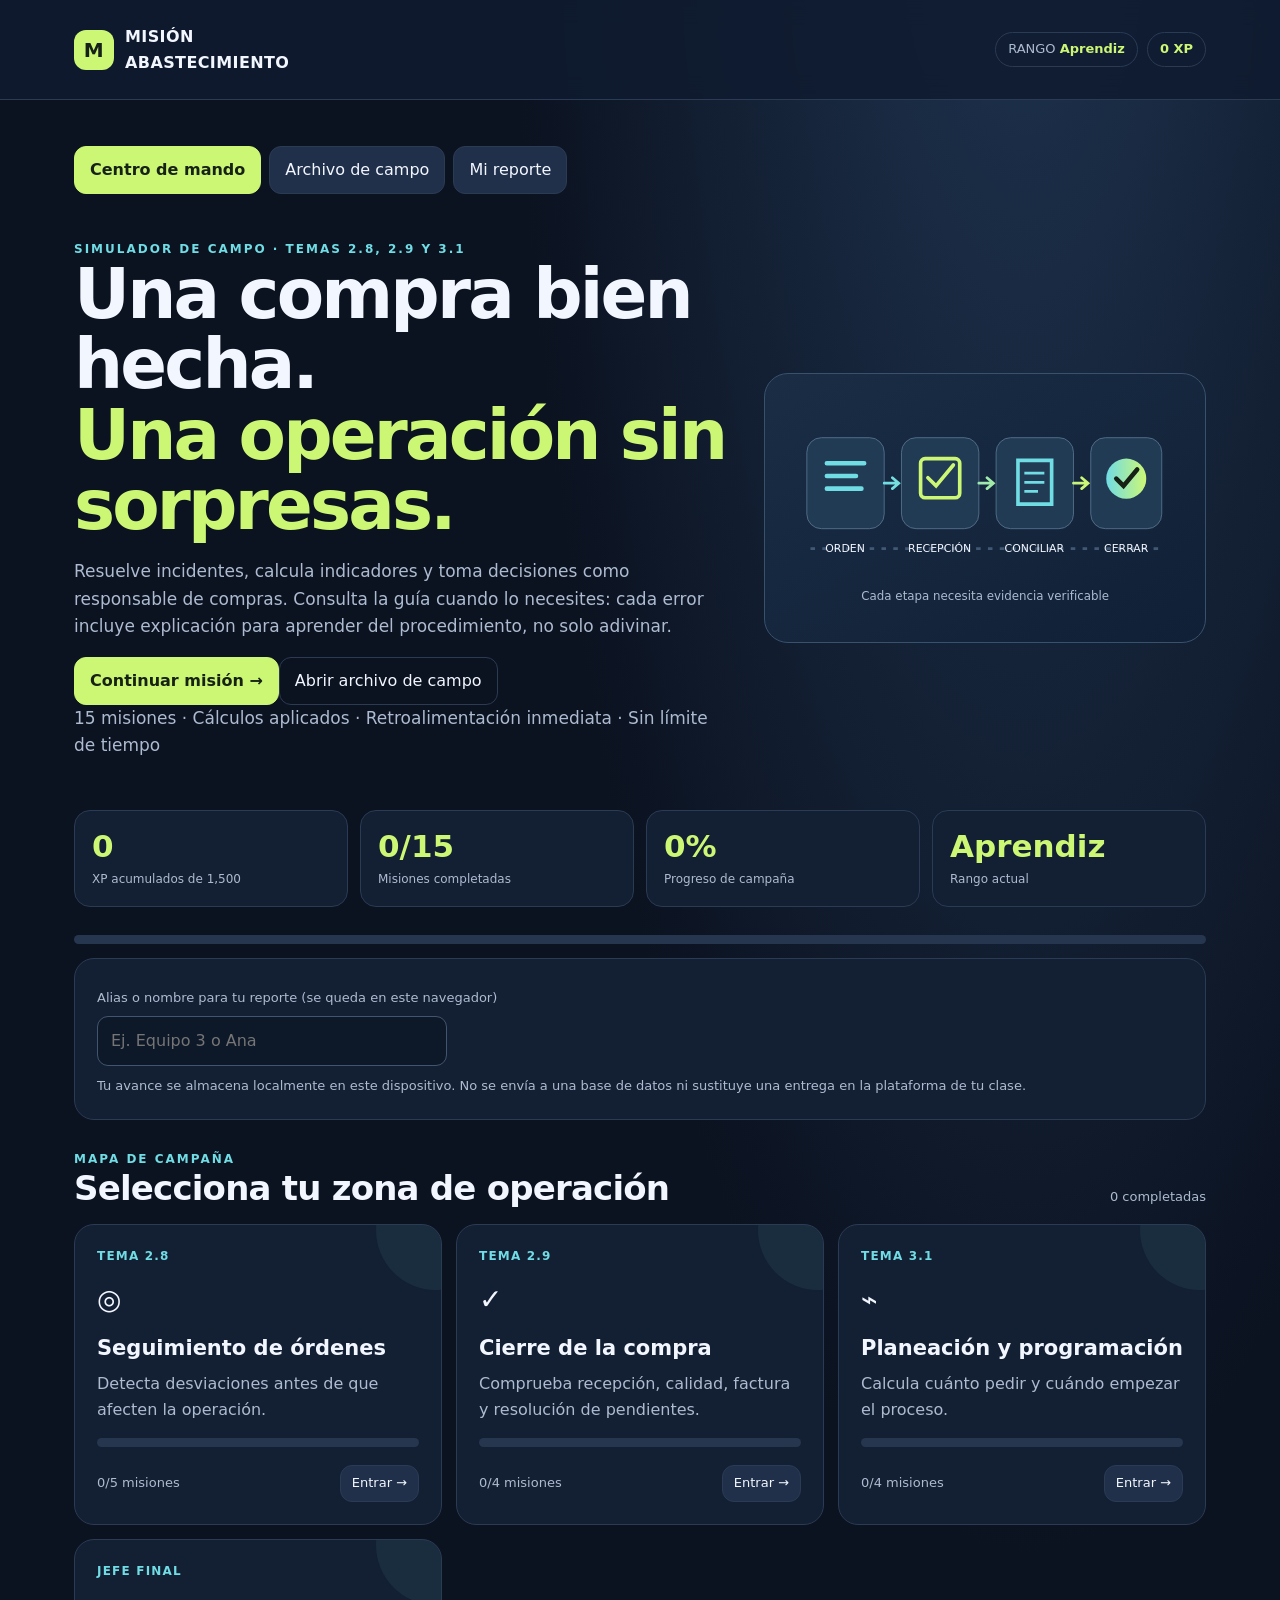
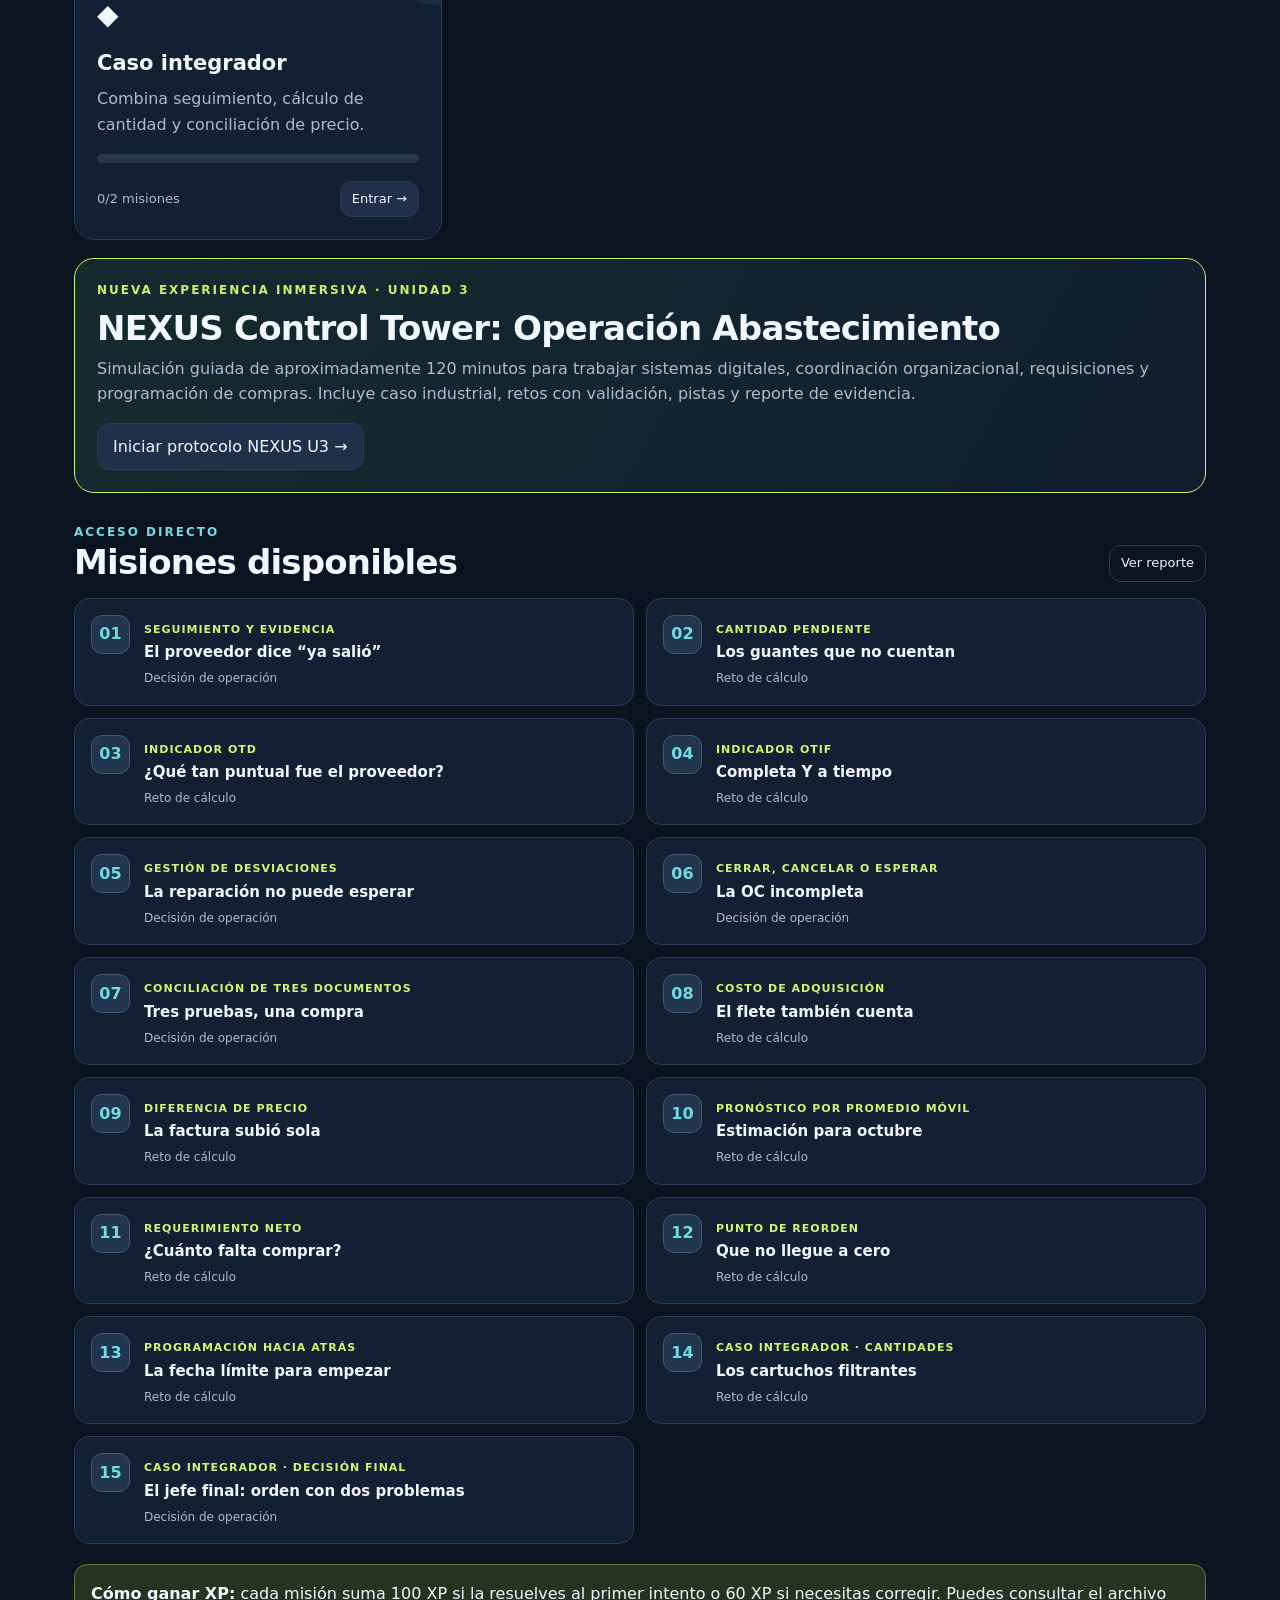
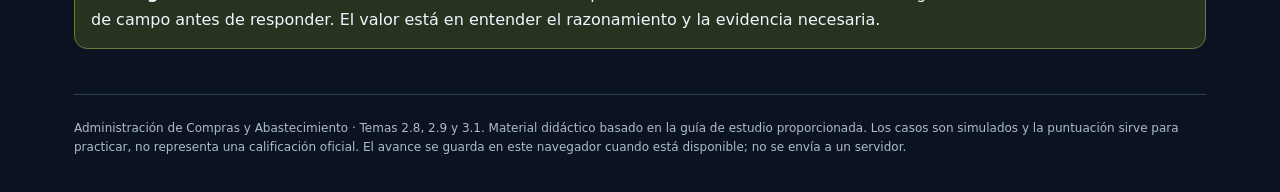
==== commit 5922e173: "Añade acceso a Protocolo NEXUS Unidad 3 desde la página principal" ====
--- a/index.html
+++ b/index.html
@@ -125,7 +125,7 @@
 html+='<section class="card"><label class="fieldlabel" for="studentName">Alias o nombre para tu reporte (se queda en este navegador)</label><input class="textinput" id="studentName" maxlength="60" placeholder="Ej. Equipo 3 o Ana" value="'+esc(state.name)+'"><p class="smallmuted" style="margin:10px 0 0">Tu avance se almacena localmente en este dispositivo. No se envía a una base de datos ni sustituye una entrega en la plataforma de tu clase.</p></section>';
 html+='<div class="sectionhead"><div><div class="eyebrow">Mapa de campaña</div><h2>Selecciona tu zona de operación</h2></div><span class="smallmuted">'+completed()+' completadas</span></div><section class="grid">';
 modules.forEach(m=>{const done=m.missions.filter(id=>state.done[id]).length;html+='<article class="card module"><div class="code">'+m.code+'</div><div class="modicon" aria-hidden="true">'+m.icon+'</div><h3>'+m.title+'</h3><p>'+m.desc+'</p><div class="progress"><i style="width:'+(done/m.missions.length*100)+'%"></i></div><div class="footerrow"><span class="smallmuted">'+done+'/'+m.missions.length+' misiones</span><button class="btn small" data-module="'+m.id+'">Entrar →</button></div></article>'});html+='</section>';
-html+='<div class="sectionhead"><div><div class="eyebrow">Acceso directo</div><h2>Misiones disponibles</h2></div><button class="btn small ghost" data-action="report">Ver reporte</button></div><section class="missionlist">';
+html+='<section class="card" style="margin:18px 0;border:1px solid #c7f36b;background:linear-gradient(120deg,#142b2e,#111e30)"><div class="eyebrow" style="color:#c7f36b">Nueva experiencia inmersiva · Unidad 3</div><h2 style="margin:8px 0">NEXUS Control Tower: Operación Abastecimiento</h2><p>Simulación guiada de aproximadamente 120 minutos para trabajar sistemas digitales, coordinación organizacional, requisiciones y programación de compras. Incluye caso industrial, retos con validación, pistas y reporte de evidencia.</p><a class="btn" style="display:inline-block;text-decoration:none" href="./protocolo-nexus-unidad3/">Iniciar protocolo NEXUS U3 →</a></section>';html+='<div class="sectionhead"><div><div class="eyebrow">Acceso directo</div><h2>Misiones disponibles</h2></div><button class="btn small ghost" data-action="report">Ver reporte</button></div><section class="missionlist">';
 missions.forEach((m,i)=>{html+=missionCard(m,i)});html+='</section>';
 html+='<div class="callout" style="margin-top:20px"><p><b>Cómo ganar XP:</b> cada misión suma 100 XP si la resuelves al primer intento o 60 XP si necesitas corregir. Puedes consultar el archivo de campo antes de responder. El valor está en entender el razonamiento y la evidencia necesaria.</p></div>';
 return html
@@ -150,10 +150,10 @@
 html+='<form id="numericForm" class="numericform"><input aria-label="Tu respuesta numérica" type="number" name="value" step="any" inputmode="decimal" placeholder="Escribe tu resultado" '+(answerResult&&answerResult.id===m.id?'disabled':'')+' required><button class="btn primary" type="submit" '+(answerResult&&answerResult.id===m.id?'disabled':'')+'>Comprobar respuesta</button></form><p class="smallmuted">Ingresa solo el número. La unidad se indica debajo del reto: <b>'+m.unit+'</b>.</p>'
 }
 if(answerResult&&answerResult.id===m.id){
-html+='<div class="feedback '+(answerResult.correct?'':'bad')+'" role="status" aria-live="polite"><h3>'+(answerResult.correct?'✓ '+(done?'Misión ya completada':'¡Correcto!'):'✕ Todavía no. Vamos a revisar el razonamiento.')+'</h3>';
+html+='<div class="feedback '+(answerResult.correct?'':'bad')+'" role="status" aria-live="polite"><h3>'+(answerResult.correct?'✓ '+(answerResult.earned===0?'Misión ya completada':'¡Correcto!'):'✕ Todavía no. Vamos a revisar el razonamiento.')+'</h3>';
 if(!answerResult.correct)html+='<p><b>Qué estuvo mal:</b> '+esc(answerResult.reason)+'</p>';
 html+='<p><b>Explicación:</b> '+m.explain+'</p><div class="formula">Clave: '+m.tip+'</div>';
-if(answerResult.correct)html+='<p><b>XP de esta misión:</b> '+(done?'Ya estaba registrada; no se sumó XP adicional.':(state.done[m.id]?state.done[m.id].score:answerResult.earned))+'</p><div class="row" style="margin-top:15px"><button class="btn primary" data-action="next">Siguiente misión →</button><button class="btn ghost" data-action="home">Ver mapa</button></div>';
+if(answerResult.correct)html+='<p><b>XP de esta misión:</b> '+(answerResult.earned===0?'Ya estaba registrada; no se sumó XP adicional.':answerResult.earned)+'</p><div class="row" style="margin-top:15px"><button class="btn primary" data-action="next">Siguiente misión →</button><button class="btn ghost" data-action="home">Ver mapa</button></div>';
 else html+='<div class="row" style="margin-top:15px"><button class="btn primary" data-action="retry">Intentar de nuevo</button><button class="btn ghost" data-action="guide">Consultar guía del tema</button></div>';
 html+='</div>'
 }
@@ -170,11 +170,11 @@
 }
 function beginMission(id){currentId=id;page='play';answerResult=null;guideReturn='play';render();window.scrollTo({top:0,behavior:'smooth'})}
 function evaluateChoice(i){const m=mFor(currentId);if(!m||answerResult)return;state.attempts[m.id]=(state.attempts[m.id]||0)+1;const correct=i===m.a;
-if(correct){let earned=0;if(!state.done[m.id]){earned=(state.misses[m.id]||0)===0?100:60;state.done[m.id]={score:earned,misses:state.misses[m.id]||0,when:new Date().toISOString()};state.xp=missionScore()+earned;}answerResult={id:m.id,correct:true,choice:i,earned:earned}}
+if(correct){let earned=0;if(!state.done[m.id]){earned=(state.misses[m.id]||0)===0?100:60;state.done[m.id]={score:earned,misses:state.misses[m.id]||0,when:new Date().toISOString()};state.xp=missionScore();}answerResult={id:m.id,correct:true,choice:i,earned:earned}}
 else{state.misses[m.id]=(state.misses[m.id]||0)+1;answerResult={id:m.id,correct:false,choice:i,reason:m.opts[i].w||'La opción no coincide con la decisión o el cálculo requerido.'}}
 save();render()}
 function evaluateNumber(value){const m=mFor(currentId);if(!m||answerResult)return;state.attempts[m.id]=(state.attempts[m.id]||0)+1;const n=Number(value),correct=Number.isFinite(n)&&Math.abs(n-m.answer)<=m.tolerance;
-if(correct){let earned=0;if(!state.done[m.id]){earned=(state.misses[m.id]||0)===0?100:60;state.done[m.id]={score:earned,misses:state.misses[m.id]||0,when:new Date().toISOString()};state.xp=missionScore()+earned;}answerResult={id:m.id,correct:true,earned:earned}}
+if(correct){let earned=0;if(!state.done[m.id]){earned=(state.misses[m.id]||0)===0?100:60;state.done[m.id]={score:earned,misses:state.misses[m.id]||0,when:new Date().toISOString()};state.xp=missionScore();}answerResult={id:m.id,correct:true,earned:earned}}
 else{state.misses[m.id]=(state.misses[m.id]||0)+1;answerResult={id:m.id,correct:false,entered:value,reason:'Tu resultado fue '+value+'; no coincide con el valor esperado. Revisa la fórmula, el orden de las operaciones y las unidades. La explicación de abajo muestra el procedimiento.'}}
 save();render()}
 function bindPage(){
